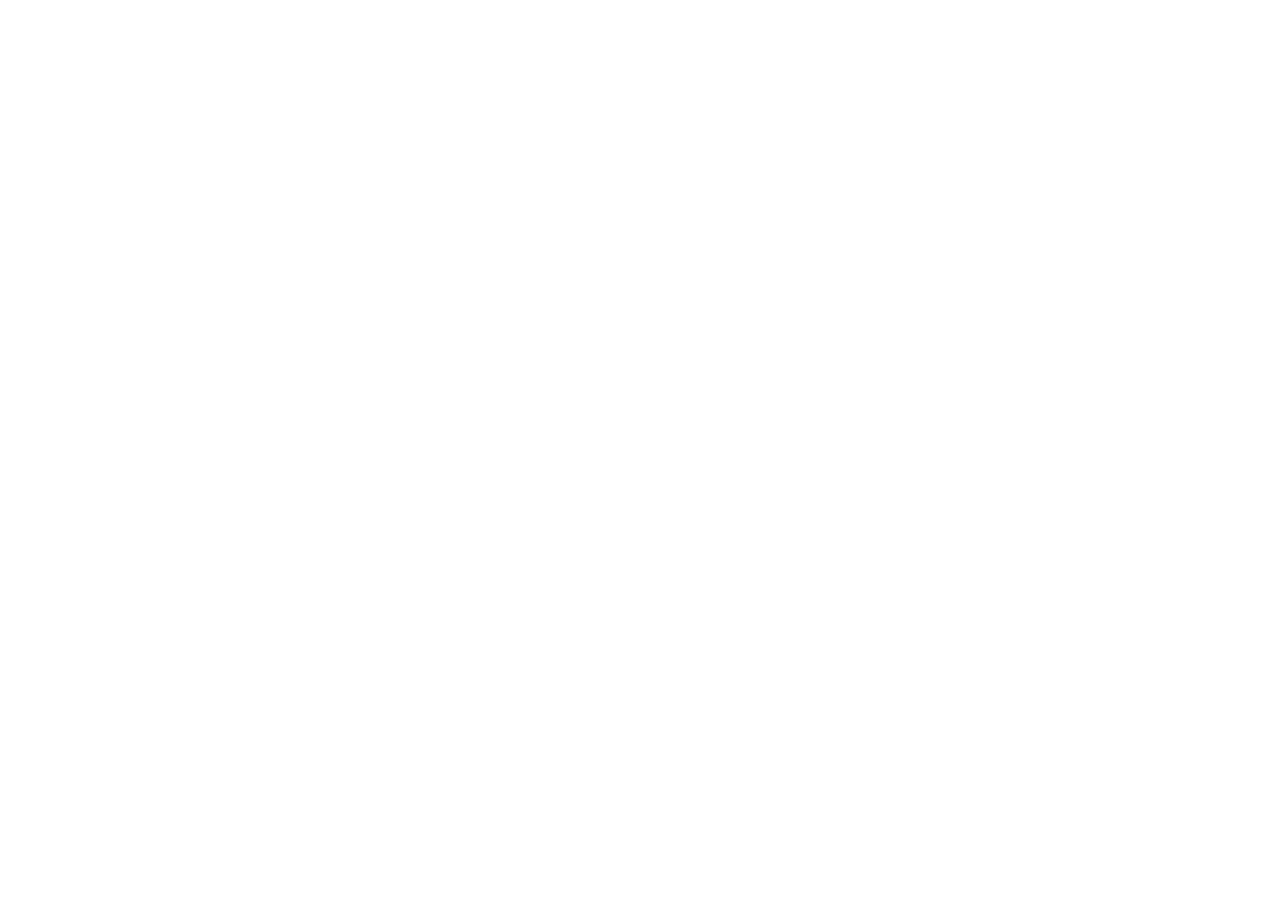
==== index.html @ 8c375cbf "完成了登录和注册功能的开发" ====
<!DOCTYPE html>
<html lang="en">
<head>
    <meta charset="UTF-8">
    <meta http-equiv="X-UA-Compatible" content="IE=edge">
    <meta name="viewport" content="width=device-width, initial-scale=1.0">
    <title>Document</title>
</head>
<body>
    
</body>
</html>
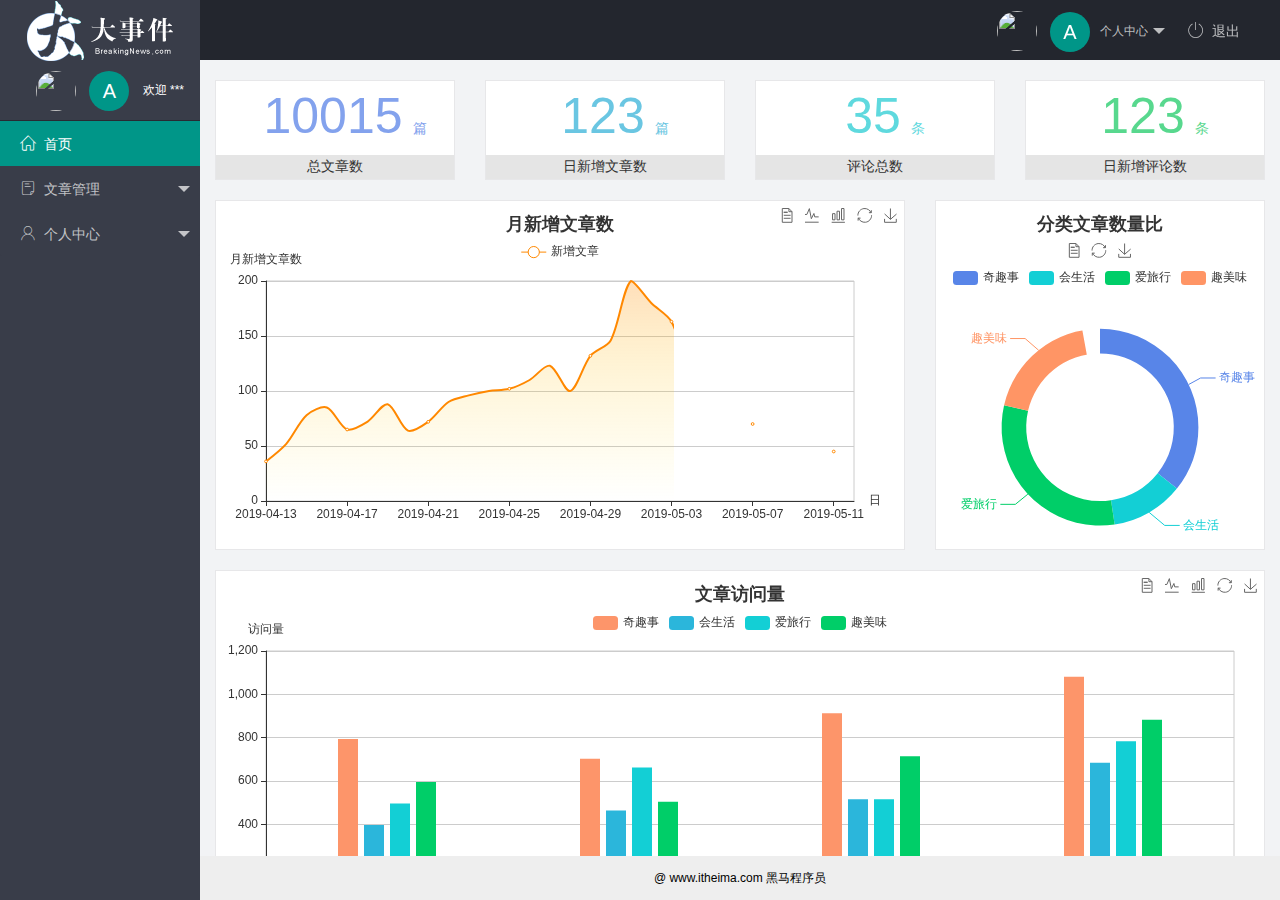
==== commit ba677fc7: "完成了主页功能的开发" ====
--- a/index.html
+++ b/index.html
@@ -1,12 +1,108 @@
 <!DOCTYPE html>
 <html lang="en">
+
 <head>
-    <meta charset="UTF-8">
-    <meta http-equiv="X-UA-Compatible" content="IE=edge">
-    <meta name="viewport" content="width=device-width, initial-scale=1.0">
-    <title>Document</title>
+  <meta charset="UTF-8">
+  <meta http-equiv="X-UA-Compatible" content="IE=edge">
+  <meta name="viewport" content="width=device-width, initial-scale=1.0">
+  <title>后台主页</title>
+  <link rel="stylesheet" href="/assets/lib/layui/css/layui.css" />
+  <link rel="stylesheet" href="/assets/fonts/iconfont.css">
+  <link rel="stylesheet" href="/assets/css/index.css">
+
 </head>
+
 <body>
-    
+  <div class="layui-layout layui-layout-admin">
+
+    <div class="layui-header">
+      <div class="layui-logo layui-hide-xs layui-bg-black">
+        <img src="/assets/images/logo.png" alt="" />
+      </div>
+      <!-- 头部区域（可配合layui 已有的水平导航） -->
+      <ul class="layui-nav layui-layout-right">
+        <li class="layui-nav-item layui-hide layui-show-md-inline-block">
+          <a href="javascript:;" class="userinfo">
+            <img src="//tva1.sinaimg.cn/crop.0.0.118.118.180/5db11ff4gw1e77d3nqrv8j203b03cweg.jpg" class="layui-nav-img">
+            <span class="text-avatar">A</span>个人中心
+          </a>
+          <dl class="layui-nav-child">
+            <dd><a href="">基本资料</a></dd>
+            <dd><a href="">个人头像</a></dd>
+            <dd><a href="">更换密码</a></dd>
+          </dl>
+        </li>
+        <li class="layui-nav-item" lay-header-event="menuRight" lay-unselect>
+          <a href="javascript:;" id="btnLogout">
+            <span class="iconfont icon-tuichu"></span>退出
+          </a>
+        </li>
+      </ul>
+    </div>
+
+    <div class="layui-side layui-bg-black">
+      <div class="layui-side-scroll">
+        <div class="userinfo">
+          <img src="//tva1.sinaimg.cn/crop.0.0.118.118.180/5db11ff4gw1e77d3nqrv8j203b03cweg.jpg" class="layui-nav-img">
+          <span class="text-avatar">A</span>
+          <span class="welcome">欢迎 ***</span>
+        </div>
+        <!-- 左侧导航区域（可配合layui已有的垂直导航） -->
+        <ul class="layui-nav layui-nav-tree" lay-shrink="all">
+          <li class="layui-nav-item layui-this">
+            <a href="/home/dashboard.html" target="fm"><span class="iconfont icon-home"></span>首页</a>
+          </li>
+          <li class="layui-nav-item">
+            <a class="" href="javascript:;"><span class="iconfont icon-16"></span>文章管理</a>
+            <dl class="layui-nav-child">
+              <dd>
+                <a href="javascript:;"><i class="layui-icon layui-icon-app"></i>文章类别</a>
+              </dd>
+              <dd>
+                <a href="javascript:;"><i class="layui-icon layui-icon-app"></i>文章列表</a>
+              </dd>
+              <dd>
+                <a href="javascript:;"><i class="layui-icon layui-icon-app"></i>发表文章</a>
+              </dd>
+            </dl>
+          </li>
+          <li class="layui-nav-item">
+            <a class="" href="javascript:;"><span class="iconfont icon-user"></span>个人中心</a>
+            <dl class="layui-nav-child">
+              <dd>
+                <a href="javascript:;"><i class="layui-icon layui-icon-app"></i>基本资料</a>
+              </dd>
+              <dd>
+                <a href="javascript:;"><i class="layui-icon layui-icon-app"></i>更换头像</a>
+              </dd>
+              <dd>
+                <a href="javascript:;"><i class="layui-icon layui-icon-app"></i>重置密码</a>
+              </dd>
+            </dl>
+          </li>
+        </ul>
+      </div>
+    </div>
+
+    <div class="layui-body">
+      <!-- 内容主体区域 -->
+      <iframe name="fm" src="/home/dashboard.html" frameborder="0"></iframe>
+    </div>
+
+    <div class="layui-footer">
+      <!-- 底部固定区域 -->
+      @ www.itheima.com 黑马程序员
+    </div>
+
+  </div>
+  <!-- 导入layui的JS文件 -->
+  <script src="/assets/lib/layui/layui.all.js"></script>
+  <!-- 导入jQuery -->
+  <script src="/assets/lib/jquery.js"></script>
+  <!-- 导入自己封装的baseAPI.js文件 -->
+  <script src="/assets/js/baseAPI.js"></script>
+  <!-- 导入自己的js文件 -->
+  <script src="/assets/js/index.js"></script>
 </body>
+
 </html>--- a/assets/lib/layui/css/layui.css
+++ b/assets/lib/layui/css/layui.css
@@ -0,0 +1,2 @@
+/** layui-v2.5.5 MIT License By https://www.layui.com */
+ .layui-inline,img{display:inline-block;vertical-align:middle}h1,h2,h3,h4,h5,h6{font-weight:400}.layui-edge,.layui-header,.layui-inline,.layui-main{position:relative}.layui-body,.layui-edge,.layui-elip{overflow:hidden}.layui-btn,.layui-edge,.layui-inline,img{vertical-align:middle}.layui-btn,.layui-disabled,.layui-icon,.layui-unselect{-moz-user-select:none;-webkit-user-select:none;-ms-user-select:none}.layui-elip,.layui-form-checkbox span,.layui-form-pane .layui-form-label{text-overflow:ellipsis;white-space:nowrap}.layui-breadcrumb,.layui-tree-btnGroup{visibility:hidden}blockquote,body,button,dd,div,dl,dt,form,h1,h2,h3,h4,h5,h6,input,li,ol,p,pre,td,textarea,th,ul{margin:0;padding:0;-webkit-tap-highlight-color:rgba(0,0,0,0)}a:active,a:hover{outline:0}img{border:none}li{list-style:none}table{border-collapse:collapse;border-spacing:0}h4,h5,h6{font-size:100%}button,input,optgroup,option,select,textarea{font-family:inherit;font-size:inherit;font-style:inherit;font-weight:inherit;outline:0}pre{white-space:pre-wrap;white-space:-moz-pre-wrap;white-space:-pre-wrap;white-space:-o-pre-wrap;word-wrap:break-word}body{line-height:24px;font:14px Helvetica Neue,Helvetica,PingFang SC,Tahoma,Arial,sans-serif}hr{height:1px;margin:10px 0;border:0;clear:both}a{color:#333;text-decoration:none}a:hover{color:#777}a cite{font-style:normal;*cursor:pointer}.layui-border-box,.layui-border-box *{box-sizing:border-box}.layui-box,.layui-box *{box-sizing:content-box}.layui-clear{clear:both;*zoom:1}.layui-clear:after{content:'\20';clear:both;*zoom:1;display:block;height:0}.layui-inline{*display:inline;*zoom:1}.layui-edge{display:inline-block;width:0;height:0;border-width:6px;border-style:dashed;border-color:transparent}.layui-edge-top{top:-4px;border-bottom-color:#999;border-bottom-style:solid}.layui-edge-right{border-left-color:#999;border-left-style:solid}.layui-edge-bottom{top:2px;border-top-color:#999;border-top-style:solid}.layui-edge-left{border-right-color:#999;border-right-style:solid}.layui-disabled,.layui-disabled:hover{color:#d2d2d2!important;cursor:not-allowed!important}.layui-circle{border-radius:100%}.layui-show{display:block!important}.layui-hide{display:none!important}@font-face{font-family:layui-icon;src:url(../font/iconfont.eot?v=250);src:url(../font/iconfont.eot?v=250#iefix) format('embedded-opentype'),url(../font/iconfont.woff2?v=250) format('woff2'),url(../font/iconfont.woff?v=250) format('woff'),url(../font/iconfont.ttf?v=250) format('truetype'),url(../font/iconfont.svg?v=250#layui-icon) format('svg')}.layui-icon{font-family:layui-icon!important;font-size:16px;font-style:normal;-webkit-font-smoothing:antialiased;-moz-osx-font-smoothing:grayscale}.layui-icon-reply-fill:before{content:"\e611"}.layui-icon-set-fill:before{content:"\e614"}.layui-icon-menu-fill:before{content:"\e60f"}.layui-icon-search:before{content:"\e615"}.layui-icon-share:before{content:"\e641"}.layui-icon-set-sm:before{content:"\e620"}.layui-icon-engine:before{content:"\e628"}.layui-icon-close:before{content:"\1006"}.layui-icon-close-fill:before{content:"\1007"}.layui-icon-chart-screen:before{content:"\e629"}.layui-icon-star:before{content:"\e600"}.layui-icon-circle-dot:before{content:"\e617"}.layui-icon-chat:before{content:"\e606"}.layui-icon-release:before{content:"\e609"}.layui-icon-list:before{content:"\e60a"}.layui-icon-chart:before{content:"\e62c"}.layui-icon-ok-circle:before{content:"\1005"}.layui-icon-layim-theme:before{content:"\e61b"}.layui-icon-table:before{content:"\e62d"}.layui-icon-right:before{content:"\e602"}.layui-icon-left:before{content:"\e603"}.layui-icon-cart-simple:before{content:"\e698"}.layui-icon-face-cry:before{content:"\e69c"}.layui-icon-face-smile:before{content:"\e6af"}.layui-icon-survey:before{content:"\e6b2"}.layui-icon-tree:before{content:"\e62e"}.layui-icon-upload-circle:before{content:"\e62f"}.layui-icon-add-circle:before{content:"\e61f"}.layui-icon-download-circle:before{content:"\e601"}.layui-icon-templeate-1:before{content:"\e630"}.layui-icon-util:before{content:"\e631"}.layui-icon-face-surprised:before{content:"\e664"}.layui-icon-edit:before{content:"\e642"}.layui-icon-speaker:before{content:"\e645"}.layui-icon-down:before{content:"\e61a"}.layui-icon-file:before{content:"\e621"}.layui-icon-layouts:before{content:"\e632"}.layui-icon-rate-half:before{content:"\e6c9"}.layui-icon-add-circle-fine:before{content:"\e608"}.layui-icon-prev-circle:before{content:"\e633"}.layui-icon-read:before{content:"\e705"}.layui-icon-404:before{content:"\e61c"}.layui-icon-carousel:before{content:"\e634"}.layui-icon-help:before{content:"\e607"}.layui-icon-code-circle:before{content:"\e635"}.layui-icon-water:before{content:"\e636"}.layui-icon-username:before{content:"\e66f"}.layui-icon-find-fill:before{content:"\e670"}.layui-icon-about:before{content:"\e60b"}.layui-icon-location:before{content:"\e715"}.layui-icon-up:before{content:"\e619"}.layui-icon-pause:before{content:"\e651"}.layui-icon-date:before{content:"\e637"}.layui-icon-layim-uploadfile:before{content:"\e61d"}.layui-icon-delete:before{content:"\e640"}.layui-icon-play:before{content:"\e652"}.layui-icon-top:before{content:"\e604"}.layui-icon-friends:before{content:"\e612"}.layui-icon-refresh-3:before{content:"\e9aa"}.layui-icon-ok:before{content:"\e605"}.layui-icon-layer:before{content:"\e638"}.layui-icon-face-smile-fine:before{content:"\e60c"}.layui-icon-dollar:before{content:"\e659"}.layui-icon-group:before{content:"\e613"}.layui-icon-layim-download:before{content:"\e61e"}.layui-icon-picture-fine:before{content:"\e60d"}.layui-icon-link:before{content:"\e64c"}.layui-icon-diamond:before{content:"\e735"}.layui-icon-log:before{content:"\e60e"}.layui-icon-rate-solid:before{content:"\e67a"}.layui-icon-fonts-del:before{content:"\e64f"}.layui-icon-unlink:before{content:"\e64d"}.layui-icon-fonts-clear:before{content:"\e639"}.layui-icon-triangle-r:before{content:"\e623"}.layui-icon-circle:before{content:"\e63f"}.layui-icon-radio:before{content:"\e643"}.layui-icon-align-center:before{content:"\e647"}.layui-icon-align-right:before{content:"\e648"}.layui-icon-align-left:before{content:"\e649"}.layui-icon-loading-1:before{content:"\e63e"}.layui-icon-return:before{content:"\e65c"}.layui-icon-fonts-strong:before{content:"\e62b"}.layui-icon-upload:before{content:"\e67c"}.layui-icon-dialogue:before{content:"\e63a"}.layui-icon-video:before{content:"\e6ed"}.layui-icon-headset:before{content:"\e6fc"}.layui-icon-cellphone-fine:before{content:"\e63b"}.layui-icon-add-1:before{content:"\e654"}.layui-icon-face-smile-b:before{content:"\e650"}.layui-icon-fonts-html:before{content:"\e64b"}.layui-icon-form:before{content:"\e63c"}.layui-icon-cart:before{content:"\e657"}.layui-icon-camera-fill:before{content:"\e65d"}.layui-icon-tabs:before{content:"\e62a"}.layui-icon-fonts-code:before{content:"\e64e"}.layui-icon-fire:before{content:"\e756"}.layui-icon-set:before{content:"\e716"}.layui-icon-fonts-u:before{content:"\e646"}.layui-icon-triangle-d:before{content:"\e625"}.layui-icon-tips:before{content:"\e702"}.layui-icon-picture:before{content:"\e64a"}.layui-icon-more-vertical:before{content:"\e671"}.layui-icon-flag:before{content:"\e66c"}.layui-icon-loading:before{content:"\e63d"}.layui-icon-fonts-i:before{content:"\e644"}.layui-icon-refresh-1:before{content:"\e666"}.layui-icon-rmb:before{content:"\e65e"}.layui-icon-home:before{content:"\e68e"}.layui-icon-user:before{content:"\e770"}.layui-icon-notice:before{content:"\e667"}.layui-icon-login-weibo:before{content:"\e675"}.layui-icon-voice:before{content:"\e688"}.layui-icon-upload-drag:before{content:"\e681"}.layui-icon-login-qq:before{content:"\e676"}.layui-icon-snowflake:before{content:"\e6b1"}.layui-icon-file-b:before{content:"\e655"}.layui-icon-template:before{content:"\e663"}.layui-icon-auz:before{content:"\e672"}.layui-icon-console:before{content:"\e665"}.layui-icon-app:before{content:"\e653"}.layui-icon-prev:before{content:"\e65a"}.layui-icon-website:before{content:"\e7ae"}.layui-icon-next:before{content:"\e65b"}.layui-icon-component:before{content:"\e857"}.layui-icon-more:before{content:"\e65f"}.layui-icon-login-wechat:before{content:"\e677"}.layui-icon-shrink-right:before{content:"\e668"}.layui-icon-spread-left:before{content:"\e66b"}.layui-icon-camera:before{content:"\e660"}.layui-icon-note:before{content:"\e66e"}.layui-icon-refresh:before{content:"\e669"}.layui-icon-female:before{content:"\e661"}.layui-icon-male:before{content:"\e662"}.layui-icon-password:before{content:"\e673"}.layui-icon-senior:before{content:"\e674"}.layui-icon-theme:before{content:"\e66a"}.layui-icon-tread:before{content:"\e6c5"}.layui-icon-praise:before{content:"\e6c6"}.layui-icon-star-fill:before{content:"\e658"}.layui-icon-rate:before{content:"\e67b"}.layui-icon-template-1:before{content:"\e656"}.layui-icon-vercode:before{content:"\e679"}.layui-icon-cellphone:before{content:"\e678"}.layui-icon-screen-full:before{content:"\e622"}.layui-icon-screen-restore:before{content:"\e758"}.layui-icon-cols:before{content:"\e610"}.layui-icon-export:before{content:"\e67d"}.layui-icon-print:before{content:"\e66d"}.layui-icon-slider:before{content:"\e714"}.layui-icon-addition:before{content:"\e624"}.layui-icon-subtraction:before{content:"\e67e"}.layui-icon-service:before{content:"\e626"}.layui-icon-transfer:before{content:"\e691"}.layui-main{width:1140px;margin:0 auto}.layui-header{z-index:1000;height:60px}.layui-header a:hover{transition:all .5s;-webkit-transition:all .5s}.layui-side{position:fixed;left:0;top:0;bottom:0;z-index:999;width:200px;overflow-x:hidden}.layui-side-scroll{position:relative;width:220px;height:100%;overflow-x:hidden}.layui-body{position:absolute;left:200px;right:0;top:0;bottom:0;z-index:998;width:auto;overflow-y:auto;box-sizing:border-box}.layui-layout-body{overflow:hidden}.layui-layout-admin .layui-header{background-color:#23262E}.layui-layout-admin .layui-side{top:60px;width:200px;overflow-x:hidden}.layui-layout-admin .layui-body{position:fixed;top:60px;bottom:44px}.layui-layout-admin .layui-main{width:auto;margin:0 15px}.layui-layout-admin .layui-footer{position:fixed;left:200px;right:0;bottom:0;height:44px;line-height:44px;padding:0 15px;background-color:#eee}.layui-layout-admin .layui-logo{position:absolute;left:0;top:0;width:200px;height:100%;line-height:60px;text-align:center;color:#009688;font-size:16px}.layui-layout-admin .layui-header .layui-nav{background:0 0}.layui-layout-left{position:absolute!important;left:200px;top:0}.layui-layout-right{position:absolute!important;right:0;top:0}.layui-container{position:relative;margin:0 auto;padding:0 15px;box-sizing:border-box}.layui-fluid{position:relative;margin:0 auto;padding:0 15px}.layui-row:after,.layui-row:before{content:'';display:block;clear:both}.layui-col-lg1,.layui-col-lg10,.layui-col-lg11,.layui-col-lg12,.layui-col-lg2,.layui-col-lg3,.layui-col-lg4,.layui-col-lg5,.layui-col-lg6,.layui-col-lg7,.layui-col-lg8,.layui-col-lg9,.layui-col-md1,.layui-col-md10,.layui-col-md11,.layui-col-md12,.layui-col-md2,.layui-col-md3,.layui-col-md4,.layui-col-md5,.layui-col-md6,.layui-col-md7,.layui-col-md8,.layui-col-md9,.layui-col-sm1,.layui-col-sm10,.layui-col-sm11,.layui-col-sm12,.layui-col-sm2,.layui-col-sm3,.layui-col-sm4,.layui-col-sm5,.layui-col-sm6,.layui-col-sm7,.layui-col-sm8,.layui-col-sm9,.layui-col-xs1,.layui-col-xs10,.layui-col-xs11,.layui-col-xs12,.layui-col-xs2,.layui-col-xs3,.layui-col-xs4,.layui-col-xs5,.layui-col-xs6,.layui-col-xs7,.layui-col-xs8,.layui-col-xs9{position:relative;display:block;box-sizing:border-box}.layui-col-xs1,.layui-col-xs10,.layui-col-xs11,.layui-col-xs12,.layui-col-xs2,.layui-col-xs3,.layui-col-xs4,.layui-col-xs5,.layui-col-xs6,.layui-col-xs7,.layui-col-xs8,.layui-col-xs9{float:left}.layui-col-xs1{width:8.33333333%}.layui-col-xs2{width:16.66666667%}.layui-col-xs3{width:25%}.layui-col-xs4{width:33.33333333%}.layui-col-xs5{width:41.66666667%}.layui-col-xs6{width:50%}.layui-col-xs7{width:58.33333333%}.layui-col-xs8{width:66.66666667%}.layui-col-xs9{width:75%}.layui-col-xs10{width:83.33333333%}.layui-col-xs11{width:91.66666667%}.layui-col-xs12{width:100%}.layui-col-xs-offset1{margin-left:8.33333333%}.layui-col-xs-offset2{margin-left:16.66666667%}.layui-col-xs-offset3{margin-left:25%}.layui-col-xs-offset4{margin-left:33.33333333%}.layui-col-xs-offset5{margin-left:41.66666667%}.layui-col-xs-offset6{margin-left:50%}.layui-col-xs-offset7{margin-left:58.33333333%}.layui-col-xs-offset8{margin-left:66.66666667%}.layui-col-xs-offset9{margin-left:75%}.layui-col-xs-offset10{margin-left:83.33333333%}.layui-col-xs-offset11{margin-left:91.66666667%}.layui-col-xs-offset12{margin-left:100%}@media screen and (max-width:768px){.layui-hide-xs{display:none!important}.layui-show-xs-block{display:block!important}.layui-show-xs-inline{display:inline!important}.layui-show-xs-inline-block{display:inline-block!important}}@media screen and (min-width:768px){.layui-container{width:750px}.layui-hide-sm{display:none!important}.layui-show-sm-block{display:block!important}.layui-show-sm-inline{display:inline!important}.layui-show-sm-inline-block{display:inline-block!important}.layui-col-sm1,.layui-col-sm10,.layui-col-sm11,.layui-col-sm12,.layui-col-sm2,.layui-col-sm3,.layui-col-sm4,.layui-col-sm5,.layui-col-sm6,.layui-col-sm7,.layui-col-sm8,.layui-col-sm9{float:left}.layui-col-sm1{width:8.33333333%}.layui-col-sm2{width:16.66666667%}.layui-col-sm3{width:25%}.layui-col-sm4{width:33.33333333%}.layui-col-sm5{width:41.66666667%}.layui-col-sm6{width:50%}.layui-col-sm7{width:58.33333333%}.layui-col-sm8{width:66.66666667%}.layui-col-sm9{width:75%}.layui-col-sm10{width:83.33333333%}.layui-col-sm11{width:91.66666667%}.layui-col-sm12{width:100%}.layui-col-sm-offset1{margin-left:8.33333333%}.layui-col-sm-offset2{margin-left:16.66666667%}.layui-col-sm-offset3{margin-left:25%}.layui-col-sm-offset4{margin-left:33.33333333%}.layui-col-sm-offset5{margin-left:41.66666667%}.layui-col-sm-offset6{margin-left:50%}.layui-col-sm-offset7{margin-left:58.33333333%}.layui-col-sm-offset8{margin-left:66.66666667%}.layui-col-sm-offset9{margin-left:75%}.layui-col-sm-offset10{margin-left:83.33333333%}.layui-col-sm-offset11{margin-left:91.66666667%}.layui-col-sm-offset12{margin-left:100%}}@media screen and (min-width:992px){.layui-container{width:970px}.layui-hide-md{display:none!important}.layui-show-md-block{display:block!important}.layui-show-md-inline{display:inline!important}.layui-show-md-inline-block{display:inline-block!important}.layui-col-md1,.layui-col-md10,.layui-col-md11,.layui-col-md12,.layui-col-md2,.layui-col-md3,.layui-col-md4,.layui-col-md5,.layui-col-md6,.layui-col-md7,.layui-col-md8,.layui-col-md9{float:left}.layui-col-md1{width:8.33333333%}.layui-col-md2{width:16.66666667%}.layui-col-md3{width:25%}.layui-col-md4{width:33.33333333%}.layui-col-md5{width:41.66666667%}.layui-col-md6{width:50%}.layui-col-md7{width:58.33333333%}.layui-col-md8{width:66.66666667%}.layui-col-md9{width:75%}.layui-col-md10{width:83.33333333%}.layui-col-md11{width:91.66666667%}.layui-col-md12{width:100%}.layui-col-md-offset1{margin-left:8.33333333%}.layui-col-md-offset2{margin-left:16.66666667%}.layui-col-md-offset3{margin-left:25%}.layui-col-md-offset4{margin-left:33.33333333%}.layui-col-md-offset5{margin-left:41.66666667%}.layui-col-md-offset6{margin-left:50%}.layui-col-md-offset7{margin-left:58.33333333%}.layui-col-md-offset8{margin-left:66.66666667%}.layui-col-md-offset9{margin-left:75%}.layui-col-md-offset10{margin-left:83.33333333%}.layui-col-md-offset11{margin-left:91.66666667%}.layui-col-md-offset12{margin-left:100%}}@media screen and (min-width:1200px){.layui-container{width:1170px}.layui-hide-lg{display:none!important}.layui-show-lg-block{display:block!important}.layui-show-lg-inline{display:inline!important}.layui-show-lg-inline-block{display:inline-block!important}.layui-col-lg1,.layui-col-lg10,.layui-col-lg11,.layui-col-lg12,.layui-col-lg2,.layui-col-lg3,.layui-col-lg4,.layui-col-lg5,.layui-col-lg6,.layui-col-lg7,.layui-col-lg8,.layui-col-lg9{float:left}.layui-col-lg1{width:8.33333333%}.layui-col-lg2{width:16.66666667%}.layui-col-lg3{width:25%}.layui-col-lg4{width:33.33333333%}.layui-col-lg5{width:41.66666667%}.layui-col-lg6{width:50%}.layui-col-lg7{width:58.33333333%}.layui-col-lg8{width:66.66666667%}.layui-col-lg9{width:75%}.layui-col-lg10{width:83.33333333%}.layui-col-lg11{width:91.66666667%}.layui-col-lg12{width:100%}.layui-col-lg-offset1{margin-left:8.33333333%}.layui-col-lg-offset2{margin-left:16.66666667%}.layui-col-lg-offset3{margin-left:25%}.layui-col-lg-offset4{margin-left:33.33333333%}.layui-col-lg-offset5{margin-left:41.66666667%}.layui-col-lg-offset6{margin-left:50%}.layui-col-lg-offset7{margin-left:58.33333333%}.layui-col-lg-offset8{margin-left:66.66666667%}.layui-col-lg-offset9{margin-left:75%}.layui-col-lg-offset10{margin-left:83.33333333%}.layui-col-lg-offset11{margin-left:91.66666667%}.layui-col-lg-offset12{margin-left:100%}}.layui-col-space1{margin:-.5px}.layui-col-space1>*{padding:.5px}.layui-col-space3{margin:-1.5px}.layui-col-space3>*{padding:1.5px}.layui-col-space5{margin:-2.5px}.layui-col-space5>*{padding:2.5px}.layui-col-space8{margin:-3.5px}.layui-col-space8>*{padding:3.5px}.layui-col-space10{margin:-5px}.layui-col-space10>*{padding:5px}.layui-col-space12{margin:-6px}.layui-col-space12>*{padding:6px}.layui-col-space15{margin:-7.5px}.layui-col-space15>*{padding:7.5px}.layui-col-space18{margin:-9px}.layui-col-space18>*{padding:9px}.layui-col-space20{margin:-10px}.layui-col-space20>*{padding:10px}.layui-col-space22{margin:-11px}.layui-col-space22>*{padding:11px}.layui-col-space25{margin:-12.5px}.layui-col-space25>*{padding:12.5px}.layui-col-space30{margin:-15px}.layui-col-space30>*{padding:15px}.layui-btn,.layui-input,.layui-select,.layui-textarea,.layui-upload-button{outline:0;-webkit-appearance:none;transition:all .3s;-webkit-transition:all .3s;box-sizing:border-box}.layui-elem-quote{margin-bottom:10px;padding:15px;line-height:22px;border-left:5px solid #009688;border-radius:0 2px 2px 0;background-color:#f2f2f2}.layui-quote-nm{border-style:solid;border-width:1px 1px 1px 5px;background:0 0}.layui-elem-field{margin-bottom:10px;padding:0;border-width:1px;border-style:solid}.layui-elem-field legend{margin-left:20px;padding:0 10px;font-size:20px;font-weight:300}.layui-field-title{margin:10px 0 20px;border-width:1px 0 0}.layui-field-box{padding:10px 15px}.layui-field-title .layui-field-box{padding:10px 0}.layui-progress{position:relative;height:6px;border-radius:20px;background-color:#e2e2e2}.layui-progress-bar{position:absolute;left:0;top:0;width:0;max-width:100%;height:6px;border-radius:20px;text-align:right;background-color:#5FB878;transition:all .3s;-webkit-transition:all .3s}.layui-progress-big,.layui-progress-big .layui-progress-bar{height:18px;line-height:18px}.layui-progress-text{position:relative;top:-20px;line-height:18px;font-size:12px;color:#666}.layui-progress-big .layui-progress-text{position:static;padding:0 10px;color:#fff}.layui-collapse{border-width:1px;border-style:solid;border-radius:2px}.layui-colla-content,.layui-colla-item{border-top-width:1px;border-top-style:solid}.layui-colla-item:first-child{border-top:none}.layui-colla-title{position:relative;height:42px;line-height:42px;padding:0 15px 0 35px;color:#333;background-color:#f2f2f2;cursor:pointer;font-size:14px;overflow:hidden}.layui-colla-content{display:none;padding:10px 15px;line-height:22px;color:#666}.layui-colla-icon{position:absolute;left:15px;top:0;font-size:14px}.layui-card{margin-bottom:15px;border-radius:2px;background-color:#fff;box-shadow:0 1px 2px 0 rgba(0,0,0,.05)}.layui-card:last-child{margin-bottom:0}.layui-card-header{position:relative;height:42px;line-height:42px;padding:0 15px;border-bottom:1px solid #f6f6f6;color:#333;border-radius:2px 2px 0 0;font-size:14px}.layui-bg-black,.layui-bg-blue,.layui-bg-cyan,.layui-bg-green,.layui-bg-orange,.layui-bg-red{color:#fff!important}.layui-card-body{position:relative;padding:10px 15px;line-height:24px}.layui-card-body[pad15]{padding:15px}.layui-card-body[pad20]{padding:20px}.layui-card-body .layui-table{margin:5px 0}.layui-card .layui-tab{margin:0}.layui-panel-window{position:relative;padding:15px;border-radius:0;border-top:5px solid #E6E6E6;background-color:#fff}.layui-auxiliar-moving{position:fixed;left:0;right:0;top:0;bottom:0;width:100%;height:100%;background:0 0;z-index:9999999999}.layui-form-label,.layui-form-mid,.layui-form-select,.layui-input-block,.layui-input-inline,.layui-textarea{position:relative}.layui-bg-red{background-color:#FF5722!important}.layui-bg-orange{background-color:#FFB800!important}.layui-bg-green{background-color:#009688!important}.layui-bg-cyan{background-color:#2F4056!important}.layui-bg-blue{background-color:#1E9FFF!important}.layui-bg-black{background-color:#393D49!important}.layui-bg-gray{background-color:#eee!important;color:#666!important}.layui-badge-rim,.layui-colla-content,.layui-colla-item,.layui-collapse,.layui-elem-field,.layui-form-pane .layui-form-item[pane],.layui-form-pane .layui-form-label,.layui-input,.layui-layedit,.layui-layedit-tool,.layui-quote-nm,.layui-select,.layui-tab-bar,.layui-tab-card,.layui-tab-title,.layui-tab-title .layui-this:after,.layui-textarea{border-color:#e6e6e6}.layui-timeline-item:before,hr{background-color:#e6e6e6}.layui-text{line-height:22px;font-size:14px;color:#666}.layui-text h1,.layui-text h2,.layui-text h3{font-weight:500;color:#333}.layui-text h1{font-size:30px}.layui-text h2{font-size:24px}.layui-text h3{font-size:18px}.layui-text a:not(.layui-btn){color:#01AAED}.layui-text a:not(.layui-btn):hover{text-decoration:underline}.layui-text ul{padding:5px 0 5px 15px}.layui-text ul li{margin-top:5px;list-style-type:disc}.layui-text em,.layui-word-aux{color:#999!important;padding:0 5px!important}.layui-btn{display:inline-block;height:38px;line-height:38px;padding:0 18px;background-color:#009688;color:#fff;white-space:nowrap;text-align:center;font-size:14px;border:none;border-radius:2px;cursor:pointer}.layui-btn:hover{opacity:.8;filter:alpha(opacity=80);color:#fff}.layui-btn:active{opacity:1;filter:alpha(opacity=100)}.layui-btn+.layui-btn{margin-left:10px}.layui-btn-container{font-size:0}.layui-btn-container .layui-btn{margin-right:10px;margin-bottom:10px}.layui-btn-container .layui-btn+.layui-btn{margin-left:0}.layui-table .layui-btn-container .layui-btn{margin-bottom:9px}.layui-btn-radius{border-radius:100px}.layui-btn .layui-icon{margin-right:3px;font-size:18px;vertical-align:bottom;vertical-align:middle\9}.layui-btn-primary{border:1px solid #C9C9C9;background-color:#fff;color:#555}.layui-btn-primary:hover{border-color:#009688;color:#333}.layui-btn-normal{background-color:#1E9FFF}.layui-btn-warm{background-color:#FFB800}.layui-btn-danger{background-color:#FF5722}.layui-btn-checked{background-color:#5FB878}.layui-btn-disabled,.layui-btn-disabled:active,.layui-btn-disabled:hover{border:1px solid #e6e6e6;background-color:#FBFBFB;color:#C9C9C9;cursor:not-allowed;opacity:1}.layui-btn-lg{height:44px;line-height:44px;padding:0 25px;font-size:16px}.layui-btn-sm{height:30px;line-height:30px;padding:0 10px;font-size:12px}.layui-btn-sm i{font-size:16px!important}.layui-btn-xs{height:22px;line-height:22px;padding:0 5px;font-size:12px}.layui-btn-xs i{font-size:14px!important}.layui-btn-group{display:inline-block;vertical-align:middle;font-size:0}.layui-btn-group .layui-btn{margin-left:0!important;margin-right:0!important;border-left:1px solid rgba(255,255,255,.5);border-radius:0}.layui-btn-group .layui-btn-primary{border-left:none}.layui-btn-group .layui-btn-primary:hover{border-color:#C9C9C9;color:#009688}.layui-btn-group .layui-btn:first-child{border-left:none;border-radius:2px 0 0 2px}.layui-btn-group .layui-btn-primary:first-child{border-left:1px solid #c9c9c9}.layui-btn-group .layui-btn:last-child{border-radius:0 2px 2px 0}.layui-btn-group .layui-btn+.layui-btn{margin-left:0}.layui-btn-group+.layui-btn-group{margin-left:10px}.layui-btn-fluid{width:100%}.layui-input,.layui-select,.layui-textarea{height:38px;line-height:1.3;line-height:38px\9;border-width:1px;border-style:solid;background-color:#fff;border-radius:2px}.layui-input::-webkit-input-placeholder,.layui-select::-webkit-input-placeholder,.layui-textarea::-webkit-input-placeholder{line-height:1.3}.layui-input,.layui-textarea{display:block;width:100%;padding-left:10px}.layui-input:hover,.layui-textarea:hover{border-color:#D2D2D2!important}.layui-input:focus,.layui-textarea:focus{border-color:#C9C9C9!important}.layui-textarea{min-height:100px;height:auto;line-height:20px;padding:6px 10px;resize:vertical}.layui-select{padding:0 10px}.layui-form input[type=checkbox],.layui-form input[type=radio],.layui-form select{display:none}.layui-form [lay-ignore]{display:initial}.layui-form-item{margin-bottom:15px;clear:both;*zoom:1}.layui-form-item:after{content:'\20';clear:both;*zoom:1;display:block;height:0}.layui-form-label{float:left;display:block;padding:9px 15px;width:80px;font-weight:400;line-height:20px;text-align:right}.layui-form-label-col{display:block;float:none;padding:9px 0;line-height:20px;text-align:left}.layui-form-item .layui-inline{margin-bottom:5px;margin-right:10px}.layui-input-block{margin-left:110px;min-height:36px}.layui-input-inline{display:inline-block;vertical-align:middle}.layui-form-item .layui-input-inline{float:left;width:190px;margin-right:10px}.layui-form-text .layui-input-inline{width:auto}.layui-form-mid{float:left;display:block;padding:9px 0!important;line-height:20px;margin-right:10px}.layui-form-danger+.layui-form-select .layui-input,.layui-form-danger:focus{border-color:#FF5722!important}.layui-form-select .layui-input{padding-right:30px;cursor:pointer}.layui-form-select .layui-edge{position:absolute;right:10px;top:50%;margin-top:-3px;cursor:pointer;border-width:6px;border-top-color:#c2c2c2;border-top-style:solid;transition:all .3s;-webkit-transition:all .3s}.layui-form-select dl{display:none;position:absolute;left:0;top:42px;padding:5px 0;z-index:899;min-width:100%;border:1px solid #d2d2d2;max-height:300px;overflow-y:auto;background-color:#fff;border-radius:2px;box-shadow:0 2px 4px rgba(0,0,0,.12);box-sizing:border-box}.layui-form-select dl dd,.layui-form-select dl dt{padding:0 10px;line-height:36px;white-space:nowrap;overflow:hidden;text-overflow:ellipsis}.layui-form-select dl dt{font-size:12px;color:#999}.layui-form-select dl dd{cursor:pointer}.layui-form-select dl dd:hover{background-color:#f2f2f2;-webkit-transition:.5s all;transition:.5s all}.layui-form-select .layui-select-group dd{padding-left:20px}.layui-form-select dl dd.layui-select-tips{padding-left:10px!important;color:#999}.layui-form-select dl dd.layui-this{background-color:#5FB878;color:#fff}.layui-form-checkbox,.layui-form-select dl dd.layui-disabled{background-color:#fff}.layui-form-selected dl{display:block}.layui-form-checkbox,.layui-form-checkbox *,.layui-form-switch{display:inline-block;vertical-align:middle}.layui-form-selected .layui-edge{margin-top:-9px;-webkit-transform:rotate(180deg);transform:rotate(180deg);margin-top:-3px\9}:root .layui-form-selected .layui-edge{margin-top:-9px\0/IE9}.layui-form-selectup dl{top:auto;bottom:42px}.layui-select-none{margin:5px 0;text-align:center;color:#999}.layui-select-disabled .layui-disabled{border-color:#eee!important}.layui-select-disabled .layui-edge{border-top-color:#d2d2d2}.layui-form-checkbox{position:relative;height:30px;line-height:30px;margin-right:10px;padding-right:30px;cursor:pointer;font-size:0;-webkit-transition:.1s linear;transition:.1s linear;box-sizing:border-box}.layui-form-checkbox span{padding:0 10px;height:100%;font-size:14px;border-radius:2px 0 0 2px;background-color:#d2d2d2;color:#fff;overflow:hidden}.layui-form-checkbox:hover span{background-color:#c2c2c2}.layui-form-checkbox i{position:absolute;right:0;top:0;width:30px;height:28px;border:1px solid #d2d2d2;border-left:none;border-radius:0 2px 2px 0;color:#fff;font-size:20px;text-align:center}.layui-form-checkbox:hover i{border-color:#c2c2c2;color:#c2c2c2}.layui-form-checked,.layui-form-checked:hover{border-color:#5FB878}.layui-form-checked span,.layui-form-checked:hover span{background-color:#5FB878}.layui-form-checked i,.layui-form-checked:hover i{color:#5FB878}.layui-form-item .layui-form-checkbox{margin-top:4px}.layui-form-checkbox[lay-skin=primary]{height:auto!important;line-height:normal!important;min-width:18px;min-height:18px;border:none!important;margin-right:0;padding-left:28px;padding-right:0;background:0 0}.layui-form-checkbox[lay-skin=primary] span{padding-left:0;padding-right:15px;line-height:18px;background:0 0;color:#666}.layui-form-checkbox[lay-skin=primary] i{right:auto;left:0;width:16px;height:16px;line-height:16px;border:1px solid #d2d2d2;font-size:12px;border-radius:2px;background-color:#fff;-webkit-transition:.1s linear;transition:.1s linear}.layui-form-checkbox[lay-skin=primary]:hover i{border-color:#5FB878;color:#fff}.layui-form-checked[lay-skin=primary] i{border-color:#5FB878!important;background-color:#5FB878;color:#fff}.layui-checkbox-disbaled[lay-skin=primary] span{background:0 0!important;color:#c2c2c2}.layui-checkbox-disbaled[lay-skin=primary]:hover i{border-color:#d2d2d2}.layui-form-item .layui-form-checkbox[lay-skin=primary]{margin-top:10px}.layui-form-switch{position:relative;height:22px;line-height:22px;min-width:35px;padding:0 5px;margin-top:8px;border:1px solid #d2d2d2;border-radius:20px;cursor:pointer;background-color:#fff;-webkit-transition:.1s linear;transition:.1s linear}.layui-form-switch i{position:absolute;left:5px;top:3px;width:16px;height:16px;border-radius:20px;background-color:#d2d2d2;-webkit-transition:.1s linear;transition:.1s linear}.layui-form-switch em{position:relative;top:0;width:25px;margin-left:21px;padding:0!important;text-align:center!important;color:#999!important;font-style:normal!important;font-size:12px}.layui-form-onswitch{border-color:#5FB878;background-color:#5FB878}.layui-checkbox-disbaled,.layui-checkbox-disbaled i{border-color:#e2e2e2!important}.layui-form-onswitch i{left:100%;margin-left:-21px;background-color:#fff}.layui-form-onswitch em{margin-left:5px;margin-right:21px;color:#fff!important}.layui-checkbox-disbaled span{background-color:#e2e2e2!important}.layui-checkbox-disbaled:hover i{color:#fff!important}[lay-radio]{display:none}.layui-form-radio,.layui-form-radio *{display:inline-block;vertical-align:middle}.layui-form-radio{line-height:28px;margin:6px 10px 0 0;padding-right:10px;cursor:pointer;font-size:0}.layui-form-radio *{font-size:14px}.layui-form-radio>i{margin-right:8px;font-size:22px;color:#c2c2c2}.layui-form-radio>i:hover,.layui-form-radioed>i{color:#5FB878}.layui-radio-disbaled>i{color:#e2e2e2!important}.layui-form-pane .layui-form-label{width:110px;padding:8px 15px;height:38px;line-height:20px;border-width:1px;border-style:solid;border-radius:2px 0 0 2px;text-align:center;background-color:#FBFBFB;overflow:hidden;box-sizing:border-box}.layui-form-pane .layui-input-inline{margin-left:-1px}.layui-form-pane .layui-input-block{margin-left:110px;left:-1px}.layui-form-pane .layui-input{border-radius:0 2px 2px 0}.layui-form-pane .layui-form-text .layui-form-label{float:none;width:100%;border-radius:2px;box-sizing:border-box;text-align:left}.layui-form-pane .layui-form-text .layui-input-inline{display:block;margin:0;top:-1px;clear:both}.layui-form-pane .layui-form-text .layui-input-block{margin:0;left:0;top:-1px}.layui-form-pane .layui-form-text .layui-textarea{min-height:100px;border-radius:0 0 2px 2px}.layui-form-pane .layui-form-checkbox{margin:4px 0 4px 10px}.layui-form-pane .layui-form-radio,.layui-form-pane .layui-form-switch{margin-top:6px;margin-left:10px}.layui-form-pane .layui-form-item[pane]{position:relative;border-width:1px;border-style:solid}.layui-form-pane .layui-form-item[pane] .layui-form-label{position:absolute;left:0;top:0;height:100%;border-width:0 1px 0 0}.layui-form-pane .layui-form-item[pane] .layui-input-inline{margin-left:110px}@media screen and (max-width:450px){.layui-form-item .layui-form-label{text-overflow:ellipsis;overflow:hidden;white-space:nowrap}.layui-form-item .layui-inline{display:block;margin-right:0;margin-bottom:20px;clear:both}.layui-form-item .layui-inline:after{content:'\20';clear:both;display:block;height:0}.layui-form-item .layui-input-inline{display:block;float:none;left:-3px;width:auto;margin:0 0 10px 112px}.layui-form-item .layui-input-inline+.layui-form-mid{margin-left:110px;top:-5px;padding:0}.layui-form-item .layui-form-checkbox{margin-right:5px;margin-bottom:5px}}.layui-layedit{border-width:1px;border-style:solid;border-radius:2px}.layui-layedit-tool{padding:3px 5px;border-bottom-width:1px;border-bottom-style:solid;font-size:0}.layedit-tool-fixed{position:fixed;top:0;border-top:1px solid #e2e2e2}.layui-layedit-tool .layedit-tool-mid,.layui-layedit-tool .layui-icon{display:inline-block;vertical-align:middle;text-align:center;font-size:14px}.layui-layedit-tool .layui-icon{position:relative;width:32px;height:30px;line-height:30px;margin:3px 5px;color:#777;cursor:pointer;border-radius:2px}.layui-layedit-tool .layui-icon:hover{color:#393D49}.layui-layedit-tool .layui-icon:active{color:#000}.layui-layedit-tool .layedit-tool-active{background-color:#e2e2e2;color:#000}.layui-layedit-tool .layui-disabled,.layui-layedit-tool .layui-disabled:hover{color:#d2d2d2;cursor:not-allowed}.layui-layedit-tool .layedit-tool-mid{width:1px;height:18px;margin:0 10px;background-color:#d2d2d2}.layedit-tool-html{width:50px!important;font-size:30px!important}.layedit-tool-b,.layedit-tool-code,.layedit-tool-help{font-size:16px!important}.layedit-tool-d,.layedit-tool-face,.layedit-tool-image,.layedit-tool-unlink{font-size:18px!important}.layedit-tool-image input{position:absolute;font-size:0;left:0;top:0;width:100%;height:100%;opacity:.01;filter:Alpha(opacity=1);cursor:pointer}.layui-layedit-iframe iframe{display:block;width:100%}#LAY_layedit_code{overflow:hidden}.layui-laypage{display:inline-block;*display:inline;*zoom:1;vertical-align:middle;margin:10px 0;font-size:0}.layui-laypage>a:first-child,.layui-laypage>a:first-child em{border-radius:2px 0 0 2px}.layui-laypage>a:last-child,.layui-laypage>a:last-child em{border-radius:0 2px 2px 0}.layui-laypage>:first-child{margin-left:0!important}.layui-laypage>:last-child{margin-right:0!important}.layui-laypage a,.layui-laypage button,.layui-laypage input,.layui-laypage select,.layui-laypage span{border:1px solid #e2e2e2}.layui-laypage a,.layui-laypage span{display:inline-block;*display:inline;*zoom:1;vertical-align:middle;padding:0 15px;height:28px;line-height:28px;margin:0 -1px 5px 0;background-color:#fff;color:#333;font-size:12px}.layui-flow-more a *,.layui-laypage input,.layui-table-view select[lay-ignore]{display:inline-block}.layui-laypage a:hover{color:#009688}.layui-laypage em{font-style:normal}.layui-laypage .layui-laypage-spr{color:#999;font-weight:700}.layui-laypage a{text-decoration:none}.layui-laypage .layui-laypage-curr{position:relative}.layui-laypage .layui-laypage-curr em{position:relative;color:#fff}.layui-laypage .layui-laypage-curr .layui-laypage-em{position:absolute;left:-1px;top:-1px;padding:1px;width:100%;height:100%;background-color:#009688}.layui-laypage-em{border-radius:2px}.layui-laypage-next em,.layui-laypage-prev em{font-family:Sim sun;font-size:16px}.layui-laypage .layui-laypage-count,.layui-laypage .layui-laypage-limits,.layui-laypage .layui-laypage-refresh,.layui-laypage .layui-laypage-skip{margin-left:10px;margin-right:10px;padding:0;border:none}.layui-laypage .layui-laypage-limits,.layui-laypage .layui-laypage-refresh{vertical-align:top}.layui-laypage .layui-laypage-refresh i{font-size:18px;cursor:pointer}.layui-laypage select{height:22px;padding:3px;border-radius:2px;cursor:pointer}.layui-laypage .layui-laypage-skip{height:30px;line-height:30px;color:#999}.layui-laypage button,.layui-laypage input{height:30px;line-height:30px;border-radius:2px;vertical-align:top;background-color:#fff;box-sizing:border-box}.layui-laypage input{width:40px;margin:0 10px;padding:0 3px;text-align:center}.layui-laypage input:focus,.layui-laypage select:focus{border-color:#009688!important}.layui-laypage button{margin-left:10px;padding:0 10px;cursor:pointer}.layui-table,.layui-table-view{margin:10px 0}.layui-flow-more{margin:10px 0;text-align:center;color:#999;font-size:14px}.layui-flow-more a{height:32px;line-height:32px}.layui-flow-more a *{vertical-align:top}.layui-flow-more a cite{padding:0 20px;border-radius:3px;background-color:#eee;color:#333;font-style:normal}.layui-flow-more a cite:hover{opacity:.8}.layui-flow-more a i{font-size:30px;color:#737383}.layui-table{width:100%;background-color:#fff;color:#666}.layui-table tr{transition:all .3s;-webkit-transition:all .3s}.layui-table th{text-align:left;font-weight:400}.layui-table tbody tr:hover,.layui-table thead tr,.layui-table-click,.layui-table-header,.layui-table-hover,.layui-table-mend,.layui-table-patch,.layui-table-tool,.layui-table-total,.layui-table-total tr,.layui-table[lay-even] tr:nth-child(even){background-color:#f2f2f2}.layui-table td,.layui-table th,.layui-table-col-set,.layui-table-fixed-r,.layui-table-grid-down,.layui-table-header,.layui-table-page,.layui-table-tips-main,.layui-table-tool,.layui-table-total,.layui-table-view,.layui-table[lay-skin=line],.layui-table[lay-skin=row]{border-width:1px;border-style:solid;border-color:#e6e6e6}.layui-table td,.layui-table th{position:relative;padding:9px 15px;min-height:20px;line-height:20px;font-size:14px}.layui-table[lay-skin=line] td,.layui-table[lay-skin=line] th{border-width:0 0 1px}.layui-table[lay-skin=row] td,.layui-table[lay-skin=row] th{border-width:0 1px 0 0}.layui-table[lay-skin=nob] td,.layui-table[lay-skin=nob] th{border:none}.layui-table img{max-width:100px}.layui-table[lay-size=lg] td,.layui-table[lay-size=lg] th{padding:15px 30px}.layui-table-view .layui-table[lay-size=lg] .layui-table-cell{height:40px;line-height:40px}.layui-table[lay-size=sm] td,.layui-table[lay-size=sm] th{font-size:12px;padding:5px 10px}.layui-table-view .layui-table[lay-size=sm] .layui-table-cell{height:20px;line-height:20px}.layui-table[lay-data]{display:none}.layui-table-box{position:relative;overflow:hidden}.layui-table-view .layui-table{position:relative;width:auto;margin:0}.layui-table-view .layui-table[lay-skin=line]{border-width:0 1px 0 0}.layui-table-view .layui-table[lay-skin=row]{border-width:0 0 1px}.layui-table-view .layui-table td,.layui-table-view .layui-table th{padding:5px 0;border-top:none;border-left:none}.layui-table-view .layui-table th.layui-unselect .layui-table-cell span{cursor:pointer}.layui-table-view .layui-table td{cursor:default}.layui-table-view .layui-table td[data-edit=text]{cursor:text}.layui-table-view .layui-form-checkbox[lay-skin=primary] i{width:18px;height:18px}.layui-table-view .layui-form-radio{line-height:0;padding:0}.layui-table-view .layui-form-radio>i{margin:0;font-size:20px}.layui-table-init{position:absolute;left:0;top:0;width:100%;height:100%;text-align:center;z-index:110}.layui-table-init .layui-icon{position:absolute;left:50%;top:50%;margin:-15px 0 0 -15px;font-size:30px;color:#c2c2c2}.layui-table-header{border-width:0 0 1px;overflow:hidden}.layui-table-header .layui-table{margin-bottom:-1px}.layui-table-tool .layui-inline[lay-event]{position:relative;width:26px;height:26px;padding:5px;line-height:16px;margin-right:10px;text-align:center;color:#333;border:1px solid #ccc;cursor:pointer;-webkit-transition:.5s all;transition:.5s all}.layui-table-tool .layui-inline[lay-event]:hover{border:1px solid #999}.layui-table-tool-temp{padding-right:120px}.layui-table-tool-self{position:absolute;right:17px;top:10px}.layui-table-tool .layui-table-tool-self .layui-inline[lay-event]{margin:0 0 0 10px}.layui-table-tool-panel{position:absolute;top:29px;left:-1px;padding:5px 0;min-width:150px;min-height:40px;border:1px solid #d2d2d2;text-align:left;overflow-y:auto;background-color:#fff;box-shadow:0 2px 4px rgba(0,0,0,.12)}.layui-table-cell,.layui-table-tool-panel li{overflow:hidden;text-overflow:ellipsis;white-space:nowrap}.layui-table-tool-panel li{padding:0 10px;line-height:30px;-webkit-transition:.5s all;transition:.5s all}.layui-table-tool-panel li .layui-form-checkbox[lay-skin=primary]{width:100%;padding-left:28px}.layui-table-tool-panel li:hover{background-color:#f2f2f2}.layui-table-tool-panel li .layui-form-checkbox[lay-skin=primary] i{position:absolute;left:0;top:0}.layui-table-tool-panel li .layui-form-checkbox[lay-skin=primary] span{padding:0}.layui-table-tool .layui-table-tool-self .layui-table-tool-panel{left:auto;right:-1px}.layui-table-col-set{position:absolute;right:0;top:0;width:20px;height:100%;border-width:0 0 0 1px;background-color:#fff}.layui-table-sort{width:10px;height:20px;margin-left:5px;cursor:pointer!important}.layui-table-sort .layui-edge{position:absolute;left:5px;border-width:5px}.layui-table-sort .layui-table-sort-asc{top:3px;border-top:none;border-bottom-style:solid;border-bottom-color:#b2b2b2}.layui-table-sort .layui-table-sort-asc:hover{border-bottom-color:#666}.layui-table-sort .layui-table-sort-desc{bottom:5px;border-bottom:none;border-top-style:solid;border-top-color:#b2b2b2}.layui-table-sort .layui-table-sort-desc:hover{border-top-color:#666}.layui-table-sort[lay-sort=asc] .layui-table-sort-asc{border-bottom-color:#000}.layui-table-sort[lay-sort=desc] .layui-table-sort-desc{border-top-color:#000}.layui-table-cell{height:28px;line-height:28px;padding:0 15px;position:relative;box-sizing:border-box}.layui-table-cell .layui-form-checkbox[lay-skin=primary]{top:-1px;padding:0}.layui-table-cell .layui-table-link{color:#01AAED}.laytable-cell-checkbox,.laytable-cell-numbers,.laytable-cell-radio,.laytable-cell-space{padding:0;text-align:center}.layui-table-body{position:relative;overflow:auto;margin-right:-1px;margin-bottom:-1px}.layui-table-body .layui-none{line-height:26px;padding:15px;text-align:center;color:#999}.layui-table-fixed{position:absolute;left:0;top:0;z-index:101}.layui-table-fixed .layui-table-body{overflow:hidden}.layui-table-fixed-l{box-shadow:0 -1px 8px rgba(0,0,0,.08)}.layui-table-fixed-r{left:auto;right:-1px;border-width:0 0 0 1px;box-shadow:-1px 0 8px rgba(0,0,0,.08)}.layui-table-fixed-r .layui-table-header{position:relative;overflow:visible}.layui-table-mend{position:absolute;right:-49px;top:0;height:100%;width:50px}.layui-table-tool{position:relative;z-index:890;width:100%;min-height:50px;line-height:30px;padding:10px 15px;border-width:0 0 1px}.layui-table-tool .layui-btn-container{margin-bottom:-10px}.layui-table-page,.layui-table-total{border-width:1px 0 0;margin-bottom:-1px;overflow:hidden}.layui-table-page{position:relative;width:100%;padding:7px 7px 0;height:41px;font-size:12px;white-space:nowrap}.layui-table-page>div{height:26px}.layui-table-page .layui-laypage{margin:0}.layui-table-page .layui-laypage a,.layui-table-page .layui-laypage span{height:26px;line-height:26px;margin-bottom:10px;border:none;background:0 0}.layui-table-page .layui-laypage a,.layui-table-page .layui-laypage span.layui-laypage-curr{padding:0 12px}.layui-table-page .layui-laypage span{margin-left:0;padding:0}.layui-table-page .layui-laypage .layui-laypage-prev{margin-left:-7px!important}.layui-table-page .layui-laypage .layui-laypage-curr .layui-laypage-em{left:0;top:0;padding:0}.layui-table-page .layui-laypage button,.layui-table-page .layui-laypage input{height:26px;line-height:26px}.layui-table-page .layui-laypage input{width:40px}.layui-table-page .layui-laypage button{padding:0 10px}.layui-table-page select{height:18px}.layui-table-patch .layui-table-cell{padding:0;width:30px}.layui-table-edit{position:absolute;left:0;top:0;width:100%;height:100%;padding:0 14px 1px;border-radius:0;box-shadow:1px 1px 20px rgba(0,0,0,.15)}.layui-table-edit:focus{border-color:#5FB878!important}select.layui-table-edit{padding:0 0 0 10px;border-color:#C9C9C9}.layui-table-view .layui-form-checkbox,.layui-table-view .layui-form-radio,.layui-table-view .layui-form-switch{top:0;margin:0;box-sizing:content-box}.layui-table-view .layui-form-checkbox{top:-1px;height:26px;line-height:26px}.layui-table-view .layui-form-checkbox i{height:26px}.layui-table-grid .layui-table-cell{overflow:visible}.layui-table-grid-down{position:absolute;top:0;right:0;width:26px;height:100%;padding:5px 0;border-width:0 0 0 1px;text-align:center;background-color:#fff;color:#999;cursor:pointer}.layui-table-grid-down .layui-icon{position:absolute;top:50%;left:50%;margin:-8px 0 0 -8px}.layui-table-grid-down:hover{background-color:#fbfbfb}body .layui-table-tips .layui-layer-content{background:0 0;padding:0;box-shadow:0 1px 6px rgba(0,0,0,.12)}.layui-table-tips-main{margin:-44px 0 0 -1px;max-height:150px;padding:8px 15px;font-size:14px;overflow-y:scroll;background-color:#fff;color:#666}.layui-table-tips-c{position:absolute;right:-3px;top:-13px;width:20px;height:20px;padding:3px;cursor:pointer;background-color:#666;border-radius:50%;color:#fff}.layui-table-tips-c:hover{background-color:#777}.layui-table-tips-c:before{position:relative;right:-2px}.layui-upload-file{display:none!important;opacity:.01;filter:Alpha(opacity=1)}.layui-upload-drag,.layui-upload-form,.layui-upload-wrap{display:inline-block}.layui-upload-list{margin:10px 0}.layui-upload-choose{padding:0 10px;color:#999}.layui-upload-drag{position:relative;padding:30px;border:1px dashed #e2e2e2;background-color:#fff;text-align:center;cursor:pointer;color:#999}.layui-upload-drag .layui-icon{font-size:50px;color:#009688}.layui-upload-drag[lay-over]{border-color:#009688}.layui-upload-iframe{position:absolute;width:0;height:0;border:0;visibility:hidden}.layui-upload-wrap{position:relative;vertical-align:middle}.layui-upload-wrap .layui-upload-file{display:block!important;position:absolute;left:0;top:0;z-index:10;font-size:100px;width:100%;height:100%;opacity:.01;filter:Alpha(opacity=1);cursor:pointer}.layui-transfer-active,.layui-transfer-box{display:inline-block;vertical-align:middle}.layui-transfer-box,.layui-transfer-header,.layui-transfer-search{border-width:0;border-style:solid;border-color:#e6e6e6}.layui-transfer-box{position:relative;border-width:1px;width:200px;height:360px;border-radius:2px;background-color:#fff}.layui-transfer-box .layui-form-checkbox{width:100%;margin:0!important}.layui-transfer-header{height:38px;line-height:38px;padding:0 10px;border-bottom-width:1px}.layui-transfer-search{position:relative;padding:10px;border-bottom-width:1px}.layui-transfer-search .layui-input{height:32px;padding-left:30px;font-size:12px}.layui-transfer-search .layui-icon-search{position:absolute;left:20px;top:50%;margin-top:-8px;color:#666}.layui-transfer-active{margin:0 15px}.layui-transfer-active .layui-btn{display:block;margin:0;padding:0 15px;background-color:#5FB878;border-color:#5FB878;color:#fff}.layui-transfer-active .layui-btn-disabled{background-color:#FBFBFB;border-color:#e6e6e6;color:#C9C9C9}.layui-transfer-active .layui-btn:first-child{margin-bottom:15px}.layui-transfer-active .layui-btn .layui-icon{margin:0;font-size:14px!important}.layui-transfer-data{padding:5px 0;overflow:auto}.layui-transfer-data li{height:32px;line-height:32px;padding:0 10px}.layui-transfer-data li:hover{background-color:#f2f2f2;transition:.5s all}.layui-transfer-data .layui-none{padding:15px 10px;text-align:center;color:#999}.layui-nav{position:relative;padding:0 20px;background-color:#393D49;color:#fff;border-radius:2px;font-size:0;box-sizing:border-box}.layui-nav *{font-size:14px}.layui-nav .layui-nav-item{position:relative;display:inline-block;*display:inline;*zoom:1;vertical-align:middle;line-height:60px}.layui-nav .layui-nav-item a{display:block;padding:0 20px;color:#fff;color:rgba(255,255,255,.7);transition:all .3s;-webkit-transition:all .3s}.layui-nav .layui-this:after,.layui-nav-bar,.layui-nav-tree .layui-nav-itemed:after{position:absolute;left:0;top:0;width:0;height:5px;background-color:#5FB878;transition:all .2s;-webkit-transition:all .2s}.layui-nav-bar{z-index:1000}.layui-nav .layui-nav-item a:hover,.layui-nav .layui-this a{color:#fff}.layui-nav .layui-this:after{content:'';top:auto;bottom:0;width:100%}.layui-nav-img{width:30px;height:30px;margin-right:10px;border-radius:50%}.layui-nav .layui-nav-more{content:'';width:0;height:0;border-style:solid dashed dashed;border-color:#fff transparent transparent;overflow:hidden;cursor:pointer;transition:all .2s;-webkit-transition:all .2s;position:absolute;top:50%;right:3px;margin-top:-3px;border-width:6px;border-top-color:rgba(255,255,255,.7)}.layui-nav .layui-nav-mored,.layui-nav-itemed>a .layui-nav-more{margin-top:-9px;border-style:dashed dashed solid;border-color:transparent transparent #fff}.layui-nav-child{display:none;position:absolute;left:0;top:65px;min-width:100%;line-height:36px;padding:5px 0;box-shadow:0 2px 4px rgba(0,0,0,.12);border:1px solid #d2d2d2;background-color:#fff;z-index:100;border-radius:2px;white-space:nowrap}.layui-nav .layui-nav-child a{color:#333}.layui-nav .layui-nav-child a:hover{background-color:#f2f2f2;color:#000}.layui-nav-child dd{position:relative}.layui-nav .layui-nav-child dd.layui-this a,.layui-nav-child dd.layui-this{background-color:#5FB878;color:#fff}.layui-nav-child dd.layui-this:after{display:none}.layui-nav-tree{width:200px;padding:0}.layui-nav-tree .layui-nav-item{display:block;width:100%;line-height:45px}.layui-nav-tree .layui-nav-item a{position:relative;height:45px;line-height:45px;text-overflow:ellipsis;overflow:hidden;white-space:nowrap}.layui-nav-tree .layui-nav-item a:hover{background-color:#4E5465}.layui-nav-tree .layui-nav-bar{width:5px;height:0;background-color:#009688}.layui-nav-tree .layui-nav-child dd.layui-this,.layui-nav-tree .layui-nav-child dd.layui-this a,.layui-nav-tree .layui-this,.layui-nav-tree .layui-this>a,.layui-nav-tree .layui-this>a:hover{background-color:#009688;color:#fff}.layui-nav-tree .layui-this:after{display:none}.layui-nav-itemed>a,.layui-nav-tree .layui-nav-title a,.layui-nav-tree .layui-nav-title a:hover{color:#fff!important}.layui-nav-tree .layui-nav-child{position:relative;z-index:0;top:0;border:none;box-shadow:none}.layui-nav-tree .layui-nav-child a{height:40px;line-height:40px;color:#fff;color:rgba(255,255,255,.7)}.layui-nav-tree .layui-nav-child,.layui-nav-tree .layui-nav-child a:hover{background:0 0;color:#fff}.layui-nav-tree .layui-nav-more{right:10px}.layui-nav-itemed>.layui-nav-child{display:block;padding:0;background-color:rgba(0,0,0,.3)!important}.layui-nav-itemed>.layui-nav-child>.layui-this>.layui-nav-child{display:block}.layui-nav-side{position:fixed;top:0;bottom:0;left:0;overflow-x:hidden;z-index:999}.layui-bg-blue .layui-nav-bar,.layui-bg-blue .layui-nav-itemed:after,.layui-bg-blue .layui-this:after{background-color:#93D1FF}.layui-bg-blue .layui-nav-child dd.layui-this{background-color:#1E9FFF}.layui-bg-blue .layui-nav-itemed>a,.layui-nav-tree.layui-bg-blue .layui-nav-title a,.layui-nav-tree.layui-bg-blue .layui-nav-title a:hover{background-color:#007DDB!important}.layui-breadcrumb{font-size:0}.layui-breadcrumb>*{font-size:14px}.layui-breadcrumb a{color:#999!important}.layui-breadcrumb a:hover{color:#5FB878!important}.layui-breadcrumb a cite{color:#666;font-style:normal}.layui-breadcrumb span[lay-separator]{margin:0 10px;color:#999}.layui-tab{margin:10px 0;text-align:left!important}.layui-tab[overflow]>.layui-tab-title{overflow:hidden}.layui-tab-title{position:relative;left:0;height:40px;white-space:nowrap;font-size:0;border-bottom-width:1px;border-bottom-style:solid;transition:all .2s;-webkit-transition:all .2s}.layui-tab-title li{display:inline-block;*display:inline;*zoom:1;vertical-align:middle;font-size:14px;transition:all .2s;-webkit-transition:all .2s;position:relative;line-height:40px;min-width:65px;padding:0 15px;text-align:center;cursor:pointer}.layui-tab-title li a{display:block}.layui-tab-title .layui-this{color:#000}.layui-tab-title .layui-this:after{position:absolute;left:0;top:0;content:'';width:100%;height:41px;border-width:1px;border-style:solid;border-bottom-color:#fff;border-radius:2px 2px 0 0;box-sizing:border-box;pointer-events:none}.layui-tab-bar{position:absolute;right:0;top:0;z-index:10;width:30px;height:39px;line-height:39px;border-width:1px;border-style:solid;border-radius:2px;text-align:center;background-color:#fff;cursor:pointer}.layui-tab-bar .layui-icon{position:relative;display:inline-block;top:3px;transition:all .3s;-webkit-transition:all .3s}.layui-tab-item{display:none}.layui-tab-more{padding-right:30px;height:auto!important;white-space:normal!important}.layui-tab-more li.layui-this:after{border-bottom-color:#e2e2e2;border-radius:2px}.layui-tab-more .layui-tab-bar .layui-icon{top:-2px;top:3px\9;-webkit-transform:rotate(180deg);transform:rotate(180deg)}:root .layui-tab-more .layui-tab-bar .layui-icon{top:-2px\0/IE9}.layui-tab-content{padding:10px}.layui-tab-title li .layui-tab-close{position:relative;display:inline-block;width:18px;height:18px;line-height:20px;margin-left:8px;top:1px;text-align:center;font-size:14px;color:#c2c2c2;transition:all .2s;-webkit-transition:all .2s}.layui-tab-title li .layui-tab-close:hover{border-radius:2px;background-color:#FF5722;color:#fff}.layui-tab-brief>.layui-tab-title .layui-this{color:#009688}.layui-tab-brief>.layui-tab-more li.layui-this:after,.layui-tab-brief>.layui-tab-title .layui-this:after{border:none;border-radius:0;border-bottom:2px solid #5FB878}.layui-tab-brief[overflow]>.layui-tab-title .layui-this:after{top:-1px}.layui-tab-card{border-width:1px;border-style:solid;border-radius:2px;box-shadow:0 2px 5px 0 rgba(0,0,0,.1)}.layui-tab-card>.layui-tab-title{background-color:#f2f2f2}.layui-tab-card>.layui-tab-title li{margin-right:-1px;margin-left:-1px}.layui-tab-card>.layui-tab-title .layui-this{background-color:#fff}.layui-tab-card>.layui-tab-title .layui-this:after{border-top:none;border-width:1px;border-bottom-color:#fff}.layui-tab-card>.layui-tab-title .layui-tab-bar{height:40px;line-height:40px;border-radius:0;border-top:none;border-right:none}.layui-tab-card>.layui-tab-more .layui-this{background:0 0;color:#5FB878}.layui-tab-card>.layui-tab-more .layui-this:after{border:none}.layui-timeline{padding-left:5px}.layui-timeline-item{position:relative;padding-bottom:20px}.layui-timeline-axis{position:absolute;left:-5px;top:0;z-index:10;width:20px;height:20px;line-height:20px;background-color:#fff;color:#5FB878;border-radius:50%;text-align:center;cursor:pointer}.layui-timeline-axis:hover{color:#FF5722}.layui-timeline-item:before{content:'';position:absolute;left:5px;top:0;z-index:0;width:1px;height:100%}.layui-timeline-item:last-child:before{display:none}.layui-timeline-item:first-child:before{display:block}.layui-timeline-content{padding-left:25px}.layui-timeline-title{position:relative;margin-bottom:10px}.layui-badge,.layui-badge-dot,.layui-badge-rim{position:relative;display:inline-block;padding:0 6px;font-size:12px;text-align:center;background-color:#FF5722;color:#fff;border-radius:2px}.layui-badge{height:18px;line-height:18px}.layui-badge-dot{width:8px;height:8px;padding:0;border-radius:50%}.layui-badge-rim{height:18px;line-height:18px;border-width:1px;border-style:solid;background-color:#fff;color:#666}.layui-btn .layui-badge,.layui-btn .layui-badge-dot{margin-left:5px}.layui-nav .layui-badge,.layui-nav .layui-badge-dot{position:absolute;top:50%;margin:-8px 6px 0}.layui-tab-title .layui-badge,.layui-tab-title .layui-badge-dot{left:5px;top:-2px}.layui-carousel{position:relative;left:0;top:0;background-color:#f8f8f8}.layui-carousel>[carousel-item]{position:relative;width:100%;height:100%;overflow:hidden}.layui-carousel>[carousel-item]:before{position:absolute;content:'\e63d';left:50%;top:50%;width:100px;line-height:20px;margin:-10px 0 0 -50px;text-align:center;color:#c2c2c2;font-family:layui-icon!important;font-size:30px;font-style:normal;-webkit-font-smoothing:antialiased;-moz-osx-font-smoothing:grayscale}.layui-carousel>[carousel-item]>*{display:none;position:absolute;left:0;top:0;width:100%;height:100%;background-color:#f8f8f8;transition-duration:.3s;-webkit-transition-duration:.3s}.layui-carousel-updown>*{-webkit-transition:.3s ease-in-out up;transition:.3s ease-in-out up}.layui-carousel-arrow{display:none\9;opacity:0;position:absolute;left:10px;top:50%;margin-top:-18px;width:36px;height:36px;line-height:36px;text-align:center;font-size:20px;border:0;border-radius:50%;background-color:rgba(0,0,0,.2);color:#fff;-webkit-transition-duration:.3s;transition-duration:.3s;cursor:pointer}.layui-carousel-arrow[lay-type=add]{left:auto!important;right:10px}.layui-carousel:hover .layui-carousel-arrow[lay-type=add],.layui-carousel[lay-arrow=always] .layui-carousel-arrow[lay-type=add]{right:20px}.layui-carousel[lay-arrow=always] .layui-carousel-arrow{opacity:1;left:20px}.layui-carousel[lay-arrow=none] .layui-carousel-arrow{display:none}.layui-carousel-arrow:hover,.layui-carousel-ind ul:hover{background-color:rgba(0,0,0,.35)}.layui-carousel:hover .layui-carousel-arrow{display:block\9;opacity:1;left:20px}.layui-carousel-ind{position:relative;top:-35px;width:100%;line-height:0!important;text-align:center;font-size:0}.layui-carousel[lay-indicator=outside]{margin-bottom:30px}.layui-carousel[lay-indicator=outside] .layui-carousel-ind{top:10px}.layui-carousel[lay-indicator=outside] .layui-carousel-ind ul{background-color:rgba(0,0,0,.5)}.layui-carousel[lay-indicator=none] .layui-carousel-ind{display:none}.layui-carousel-ind ul{display:inline-block;padding:5px;background-color:rgba(0,0,0,.2);border-radius:10px;-webkit-transition-duration:.3s;transition-duration:.3s}.layui-carousel-ind li{display:inline-block;width:10px;height:10px;margin:0 3px;font-size:14px;background-color:#e2e2e2;background-color:rgba(255,255,255,.5);border-radius:50%;cursor:pointer;-webkit-transition-duration:.3s;transition-duration:.3s}.layui-carousel-ind li:hover{background-color:rgba(255,255,255,.7)}.layui-carousel-ind li.layui-this{background-color:#fff}.layui-carousel>[carousel-item]>.layui-carousel-next,.layui-carousel>[carousel-item]>.layui-carousel-prev,.layui-carousel>[carousel-item]>.layui-this{display:block}.layui-carousel>[carousel-item]>.layui-this{left:0}.layui-carousel>[carousel-item]>.layui-carousel-prev{left:-100%}.layui-carousel>[carousel-item]>.layui-carousel-next{left:100%}.layui-carousel>[carousel-item]>.layui-carousel-next.layui-carousel-left,.layui-carousel>[carousel-item]>.layui-carousel-prev.layui-carousel-right{left:0}.layui-carousel>[carousel-item]>.layui-this.layui-carousel-left{left:-100%}.layui-carousel>[carousel-item]>.layui-this.layui-carousel-right{left:100%}.layui-carousel[lay-anim=updown] .layui-carousel-arrow{left:50%!important;top:20px;margin:0 0 0 -18px}.layui-carousel[lay-anim=updown]>[carousel-item]>*,.layui-carousel[lay-anim=fade]>[carousel-item]>*{left:0!important}.layui-carousel[lay-anim=updown] .layui-carousel-arrow[lay-type=add]{top:auto!important;bottom:20px}.layui-carousel[lay-anim=updown] .layui-carousel-ind{position:absolute;top:50%;right:20px;width:auto;height:auto}.layui-carousel[lay-anim=updown] .layui-carousel-ind ul{padding:3px 5px}.layui-carousel[lay-anim=updown] .layui-carousel-ind li{display:block;margin:6px 0}.layui-carousel[lay-anim=updown]>[carousel-item]>.layui-this{top:0}.layui-carousel[lay-anim=updown]>[carousel-item]>.layui-carousel-prev{top:-100%}.layui-carousel[lay-anim=updown]>[carousel-item]>.layui-carousel-next{top:100%}.layui-carousel[lay-anim=updown]>[carousel-item]>.layui-carousel-next.layui-carousel-left,.layui-carousel[lay-anim=updown]>[carousel-item]>.layui-carousel-prev.layui-carousel-right{top:0}.layui-carousel[lay-anim=updown]>[carousel-item]>.layui-this.layui-carousel-left{top:-100%}.layui-carousel[lay-anim=updown]>[carousel-item]>.layui-this.layui-carousel-right{top:100%}.layui-carousel[lay-anim=fade]>[carousel-item]>.layui-carousel-next,.layui-carousel[lay-anim=fade]>[carousel-item]>.layui-carousel-prev{opacity:0}.layui-carousel[lay-anim=fade]>[carousel-item]>.layui-carousel-next.layui-carousel-left,.layui-carousel[lay-anim=fade]>[carousel-item]>.layui-carousel-prev.layui-carousel-right{opacity:1}.layui-carousel[lay-anim=fade]>[carousel-item]>.layui-this.layui-carousel-left,.layui-carousel[lay-anim=fade]>[carousel-item]>.layui-this.layui-carousel-right{opacity:0}.layui-fixbar{position:fixed;right:15px;bottom:15px;z-index:999999}.layui-fixbar li{width:50px;height:50px;line-height:50px;margin-bottom:1px;text-align:center;cursor:pointer;font-size:30px;background-color:#9F9F9F;color:#fff;border-radius:2px;opacity:.95}.layui-fixbar li:hover{opacity:.85}.layui-fixbar li:active{opacity:1}.layui-fixbar .layui-fixbar-top{display:none;font-size:40px}body .layui-util-face{border:none;background:0 0}body .layui-util-face .layui-layer-content{padding:0;background-color:#fff;color:#666;box-shadow:none}.layui-util-face .layui-layer-TipsG{display:none}.layui-util-face ul{position:relative;width:372px;padding:10px;border:1px solid #D9D9D9;background-color:#fff;box-shadow:0 0 20px rgba(0,0,0,.2)}.layui-util-face ul li{cursor:pointer;float:left;border:1px solid #e8e8e8;height:22px;width:26px;overflow:hidden;margin:-1px 0 0 -1px;padding:4px 2px;text-align:center}.layui-util-face ul li:hover{position:relative;z-index:2;border:1px solid #eb7350;background:#fff9ec}.layui-code{position:relative;margin:10px 0;padding:15px;line-height:20px;border:1px solid #ddd;border-left-width:6px;background-color:#F2F2F2;color:#333;font-family:Courier New;font-size:12px}.layui-rate,.layui-rate *{display:inline-block;vertical-align:middle}.layui-rate{padding:10px 5px 10px 0;font-size:0}.layui-rate li i.layui-icon{font-size:20px;color:#FFB800;margin-right:5px;transition:all .3s;-webkit-transition:all .3s}.layui-rate li i:hover{cursor:pointer;transform:scale(1.12);-webkit-transform:scale(1.12)}.layui-rate[readonly] li i:hover{cursor:default;transform:scale(1)}.layui-colorpicker{width:26px;height:26px;border:1px solid #e6e6e6;padding:5px;border-radius:2px;line-height:24px;display:inline-block;cursor:pointer;transition:all .3s;-webkit-transition:all .3s}.layui-colorpicker:hover{border-color:#d2d2d2}.layui-colorpicker.layui-colorpicker-lg{width:34px;height:34px;line-height:32px}.layui-colorpicker.layui-colorpicker-sm{width:24px;height:24px;line-height:22px}.layui-colorpicker.layui-colorpicker-xs{width:22px;height:22px;line-height:20px}.layui-colorpicker-trigger-bgcolor{display:block;background:url([data-uri]);border-radius:2px}.layui-colorpicker-trigger-span{display:block;height:100%;box-sizing:border-box;border:1px solid rgba(0,0,0,.15);border-radius:2px;text-align:center}.layui-colorpicker-trigger-i{display:inline-block;color:#FFF;font-size:12px}.layui-colorpicker-trigger-i.layui-icon-close{color:#999}.layui-colorpicker-main{position:absolute;z-index:66666666;width:280px;padding:7px;background:#FFF;border:1px solid #d2d2d2;border-radius:2px;box-shadow:0 2px 4px rgba(0,0,0,.12)}.layui-colorpicker-main-wrapper{height:180px;position:relative}.layui-colorpicker-basis{width:260px;height:100%;position:relative}.layui-colorpicker-basis-white{width:100%;height:100%;position:absolute;top:0;left:0;background:linear-gradient(90deg,#FFF,hsla(0,0%,100%,0))}.layui-colorpicker-basis-black{width:100%;height:100%;position:absolute;top:0;left:0;background:linear-gradient(0deg,#000,transparent)}.layui-colorpicker-basis-cursor{width:10px;height:10px;border:1px solid #FFF;border-radius:50%;position:absolute;top:-3px;right:-3px;cursor:pointer}.layui-colorpicker-side{position:absolute;top:0;right:0;width:12px;height:100%;background:linear-gradient(red,#FF0,#0F0,#0FF,#00F,#F0F,red)}.layui-colorpicker-side-slider{width:100%;height:5px;box-shadow:0 0 1px #888;box-sizing:border-box;background:#FFF;border-radius:1px;border:1px solid #f0f0f0;cursor:pointer;position:absolute;left:0}.layui-colorpicker-main-alpha{display:none;height:12px;margin-top:7px;background:url([data-uri])}.layui-colorpicker-alpha-bgcolor{height:100%;position:relative}.layui-colorpicker-alpha-slider{width:5px;height:100%;box-shadow:0 0 1px #888;box-sizing:border-box;background:#FFF;border-radius:1px;border:1px solid #f0f0f0;cursor:pointer;position:absolute;top:0}.layui-colorpicker-main-pre{padding-top:7px;font-size:0}.layui-colorpicker-pre{width:20px;height:20px;border-radius:2px;display:inline-block;margin-left:6px;margin-bottom:7px;cursor:pointer}.layui-colorpicker-pre:nth-child(11n+1){margin-left:0}.layui-colorpicker-pre-isalpha{background:url([data-uri])}.layui-colorpicker-pre.layui-this{box-shadow:0 0 3px 2px rgba(0,0,0,.15)}.layui-colorpicker-pre>div{height:100%;border-radius:2px}.layui-colorpicker-main-input{text-align:right;padding-top:7px}.layui-colorpicker-main-input .layui-btn-container .layui-btn{margin:0 0 0 10px}.layui-colorpicker-main-input div.layui-inline{float:left;margin-right:10px;font-size:14px}.layui-colorpicker-main-input input.layui-input{width:150px;height:30px;color:#666}.layui-slider{height:4px;background:#e2e2e2;border-radius:3px;position:relative;cursor:pointer}.layui-slider-bar{border-radius:3px;position:absolute;height:100%}.layui-slider-step{position:absolute;top:0;width:4px;height:4px;border-radius:50%;background:#FFF;-webkit-transform:translateX(-50%);transform:translateX(-50%)}.layui-slider-wrap{width:36px;height:36px;position:absolute;top:-16px;-webkit-transform:translateX(-50%);transform:translateX(-50%);z-index:10;text-align:center}.layui-slider-wrap-btn{width:12px;height:12px;border-radius:50%;background:#FFF;display:inline-block;vertical-align:middle;cursor:pointer;transition:.3s}.layui-slider-wrap:after{content:"";height:100%;display:inline-block;vertical-align:middle}.layui-slider-wrap-btn.layui-slider-hover,.layui-slider-wrap-btn:hover{transform:scale(1.2)}.layui-slider-wrap-btn.layui-disabled:hover{transform:scale(1)!important}.layui-slider-tips{position:absolute;top:-42px;z-index:66666666;white-space:nowrap;display:none;-webkit-transform:translateX(-50%);transform:translateX(-50%);color:#FFF;background:#000;border-radius:3px;height:25px;line-height:25px;padding:0 10px}.layui-slider-tips:after{content:'';position:absolute;bottom:-12px;left:50%;margin-left:-6px;width:0;height:0;border-width:6px;border-style:solid;border-color:#000 transparent transparent}.layui-slider-input{width:70px;height:32px;border:1px solid #e6e6e6;border-radius:3px;font-size:16px;line-height:32px;position:absolute;right:0;top:-15px}.layui-slider-input-btn{display:none;position:absolute;top:0;right:0;width:20px;height:100%;border-left:1px solid #d2d2d2}.layui-slider-input-btn i{cursor:pointer;position:absolute;right:0;bottom:0;width:20px;height:50%;font-size:12px;line-height:16px;text-align:center;color:#999}.layui-slider-input-btn i:first-child{top:0;border-bottom:1px solid #d2d2d2}.layui-slider-input-txt{height:100%;font-size:14px}.layui-slider-input-txt input{height:100%;border:none}.layui-slider-input-btn i:hover{color:#009688}.layui-slider-vertical{width:4px;margin-left:34px}.layui-slider-vertical .layui-slider-bar{width:4px}.layui-slider-vertical .layui-slider-step{top:auto;left:0;-webkit-transform:translateY(50%);transform:translateY(50%)}.layui-slider-vertical .layui-slider-wrap{top:auto;left:-16px;-webkit-transform:translateY(50%);transform:translateY(50%)}.layui-slider-vertical .layui-slider-tips{top:auto;left:2px}@media \0screen{.layui-slider-wrap-btn{margin-left:-20px}.layui-slider-vertical .layui-slider-wrap-btn{margin-left:0;margin-bottom:-20px}.layui-slider-vertical .layui-slider-tips{margin-left:-8px}.layui-slider>span{margin-left:8px}}.layui-tree{line-height:22px}.layui-tree .layui-form-checkbox{margin:0!important}.layui-tree-set{width:100%;position:relative}.layui-tree-pack{display:none;padding-left:20px;position:relative}.layui-tree-iconClick,.layui-tree-main{display:inline-block;vertical-align:middle}.layui-tree-line .layui-tree-pack{padding-left:27px}.layui-tree-line .layui-tree-set .layui-tree-set:after{content:'';position:absolute;top:14px;left:-9px;width:17px;height:0;border-top:1px dotted #c0c4cc}.layui-tree-entry{position:relative;padding:3px 0;height:20px;white-space:nowrap}.layui-tree-entry:hover{background-color:#eee}.layui-tree-line .layui-tree-entry:hover{background-color:rgba(0,0,0,0)}.layui-tree-line .layui-tree-entry:hover .layui-tree-txt{color:#999;text-decoration:underline;transition:.3s}.layui-tree-main{cursor:pointer;padding-right:10px}.layui-tree-line .layui-tree-set:before{content:'';position:absolute;top:0;left:-9px;width:0;height:100%;border-left:1px dotted #c0c4cc}.layui-tree-line .layui-tree-set.layui-tree-setLineShort:before{height:13px}.layui-tree-line .layui-tree-set.layui-tree-setHide:before{height:0}.layui-tree-iconClick{position:relative;height:20px;line-height:20px;margin:0 10px;color:#c0c4cc}.layui-tree-icon{height:12px;line-height:12px;width:12px;text-align:center;border:1px solid #c0c4cc}.layui-tree-iconClick .layui-icon{font-size:18px}.layui-tree-icon .layui-icon{font-size:12px;color:#666}.layui-tree-iconArrow{padding:0 5px}.layui-tree-iconArrow:after{content:'';position:absolute;left:4px;top:3px;z-index:100;width:0;height:0;border-width:5px;border-style:solid;border-color:transparent transparent transparent #c0c4cc;transition:.5s}.layui-tree-btnGroup,.layui-tree-editInput{position:relative;vertical-align:middle;display:inline-block}.layui-tree-spread>.layui-tree-entry>.layui-tree-iconClick>.layui-tree-iconArrow:after{transform:rotate(90deg) translate(3px,4px)}.layui-tree-txt{display:inline-block;vertical-align:middle;color:#555}.layui-tree-search{margin-bottom:15px;color:#666}.layui-tree-btnGroup .layui-icon{display:inline-block;vertical-align:middle;padding:0 2px;cursor:pointer}.layui-tree-btnGroup .layui-icon:hover{color:#999;transition:.3s}.layui-tree-entry:hover .layui-tree-btnGroup{visibility:visible}.layui-tree-editInput{height:20px;line-height:20px;padding:0 3px;border:none;background-color:rgba(0,0,0,.05)}.layui-tree-emptyText{text-align:center;color:#999}.layui-anim{-webkit-animation-duration:.3s;animation-duration:.3s;-webkit-animation-fill-mode:both;animation-fill-mode:both}.layui-anim.layui-icon{display:inline-block}.layui-anim-loop{-webkit-animation-iteration-count:infinite;animation-iteration-count:infinite}.layui-trans,.layui-trans a{transition:all .3s;-webkit-transition:all .3s}@-webkit-keyframes layui-rotate{from{-webkit-transform:rotate(0)}to{-webkit-transform:rotate(360deg)}}@keyframes layui-rotate{from{transform:rotate(0)}to{transform:rotate(360deg)}}.layui-anim-rotate{-webkit-animation-name:layui-rotate;animation-name:layui-rotate;-webkit-animation-duration:1s;animation-duration:1s;-webkit-animation-timing-function:linear;animation-timing-function:linear}@-webkit-keyframes layui-up{from{-webkit-transform:translate3d(0,100%,0);opacity:.3}to{-webkit-transform:translate3d(0,0,0);opacity:1}}@keyframes layui-up{from{transform:translate3d(0,100%,0);opacity:.3}to{transform:translate3d(0,0,0);opacity:1}}.layui-anim-up{-webkit-animation-name:layui-up;animation-name:layui-up}@-webkit-keyframes layui-upbit{from{-webkit-transform:translate3d(0,30px,0);opacity:.3}to{-webkit-transform:translate3d(0,0,0);opacity:1}}@keyframes layui-upbit{from{transform:translate3d(0,30px,0);opacity:.3}to{transform:translate3d(0,0,0);opacity:1}}.layui-anim-upbit{-webkit-animation-name:layui-upbit;animation-name:layui-upbit}@-webkit-keyframes layui-scale{0%{opacity:.3;-webkit-transform:scale(.5)}100%{opacity:1;-webkit-transform:scale(1)}}@keyframes layui-scale{0%{opacity:.3;-ms-transform:scale(.5);transform:scale(.5)}100%{opacity:1;-ms-transform:scale(1);transform:scale(1)}}.layui-anim-scale{-webkit-animation-name:layui-scale;animation-name:layui-scale}@-webkit-keyframes layui-scale-spring{0%{opacity:.5;-webkit-transform:scale(.5)}80%{opacity:.8;-webkit-transform:scale(1.1)}100%{opacity:1;-webkit-transform:scale(1)}}@keyframes layui-scale-spring{0%{opacity:.5;transform:scale(.5)}80%{opacity:.8;transform:scale(1.1)}100%{opacity:1;transform:scale(1)}}.layui-anim-scaleSpring{-webkit-animation-name:layui-scale-spring;animation-name:layui-scale-spring}@-webkit-keyframes layui-fadein{0%{opacity:0}100%{opacity:1}}@keyframes layui-fadein{0%{opacity:0}100%{opacity:1}}.layui-anim-fadein{-webkit-animation-name:layui-fadein;animation-name:layui-fadein}@-webkit-keyframes layui-fadeout{0%{opacity:1}100%{opacity:0}}@keyframes layui-fadeout{0%{opacity:1}100%{opacity:0}}.layui-anim-fadeout{-webkit-animation-name:layui-fadeout;animation-name:layui-fadeout}--- a/assets/fonts/iconfont.css
+++ b/assets/fonts/iconfont.css
@@ -0,0 +1,37 @@
+@font-face {font-family: "iconfont";
+  src: url('iconfont.eot?t=1576139966484'); /* IE9 */
+  src: url('iconfont.eot?t=1576139966484#iefix') format('embedded-opentype'), /* IE6-IE8 */
+  url('[data-uri]') format('woff2'),
+  url('iconfont.woff?t=1576139966484') format('woff'),
+  url('iconfont.ttf?t=1576139966484') format('truetype'), /* chrome, firefox, opera, Safari, Android, iOS 4.2+ */
+  url('iconfont.svg?t=1576139966484#iconfont') format('svg'); /* iOS 4.1- */
+}
+
+.iconfont {
+  font-family: "iconfont" !important;
+  font-size: 16px;
+  font-style: normal;
+  -webkit-font-smoothing: antialiased;
+  -moz-osx-font-smoothing: grayscale;
+}
+
+.icon-home:before {
+  content: "\e6a9";
+}
+
+.icon-user:before {
+  content: "\e614";
+}
+
+.icon-pinglun:before {
+  content: "\e616";
+}
+
+.icon-tuichu:before {
+  content: "\e865";
+}
+
+.icon-16:before {
+  content: "\e615";
+}
+
--- a/assets/css/index.css
+++ b/assets/css/index.css
@@ -0,0 +1,58 @@
+.layui-footer {
+    text-align: center;
+    font-size: 12px;
+}
+
+.iconfont {
+    margin-right: 8px;
+}
+
+.layui-icon {
+    margin-right: 8px;
+    margin-left: 20px;
+}
+
+iframe {
+    width: 100%;
+    height: 100%;
+}
+
+.layui-body {
+    overflow: hidden;
+}
+
+a {
+    transition: none !important;
+}
+
+.userinfo {
+    height: 60px;
+    line-height: 60px;
+    text-align: center;
+    font-size: 12px;
+    user-select: none;
+}
+
+.layui-side-scroll .userinfo {
+    border-bottom: 1px solid #282b33;
+}
+
+.layui-nav-img {
+    height: 40px;
+    width: 40px;
+}
+
+.text-avatar {
+    display: inline-block;
+    height: 40px;
+    width: 40px;
+    background-color: #009688;
+    border-radius: 50%;
+    line-height: 40px;
+    text-align: center;
+    font-size: 20px;
+    color: #fff;
+    position: relative;
+    top: 4px;
+    margin-right: 10px;
+}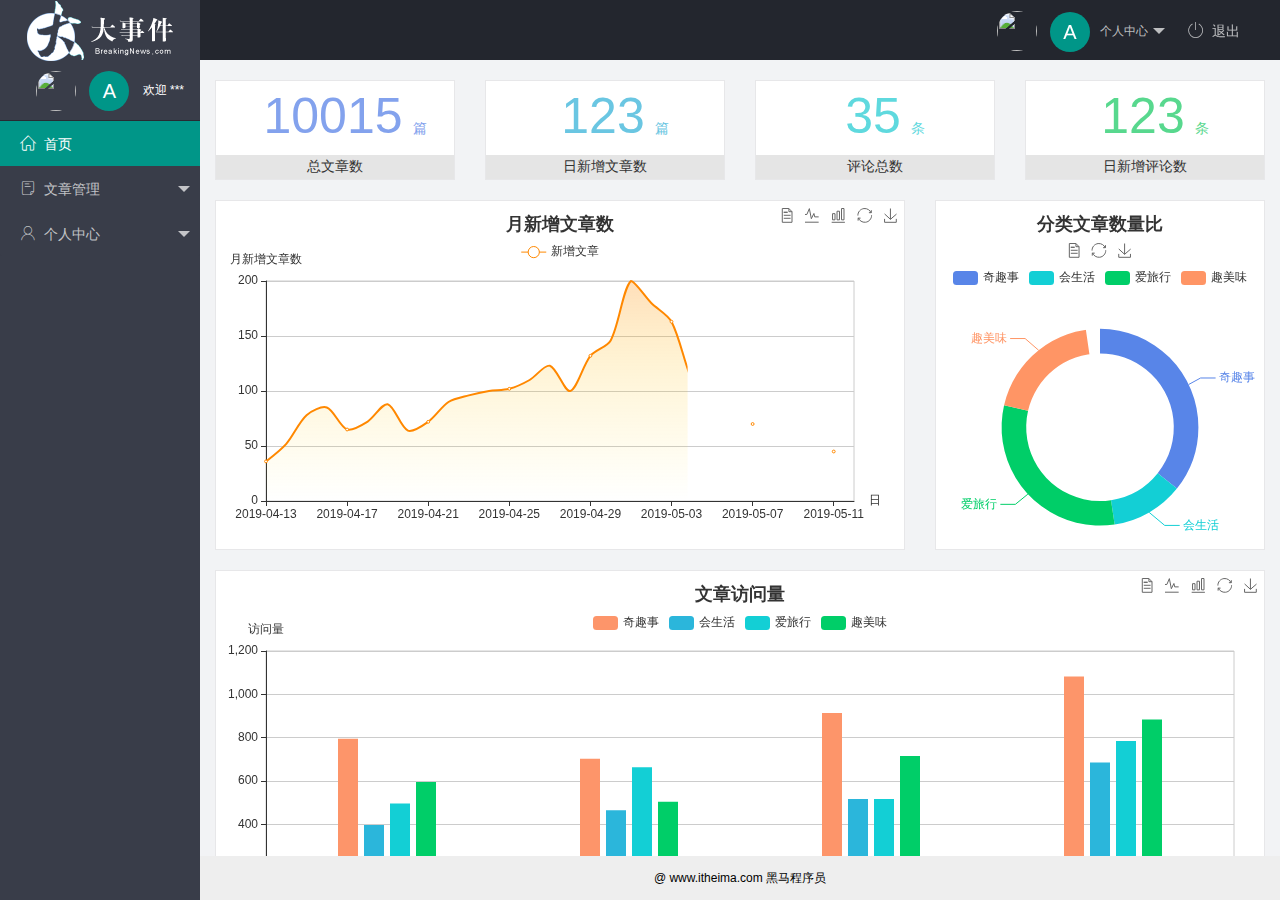
==== commit e1c42b3a: "完成个人中心功能的开发" ====
--- a/index.html
+++ b/index.html
@@ -27,9 +27,9 @@
             <span class="text-avatar">A</span>个人中心
           </a>
           <dl class="layui-nav-child">
-            <dd><a href="">基本资料</a></dd>
-            <dd><a href="">个人头像</a></dd>
-            <dd><a href="">更换密码</a></dd>
+            <dd><a href="/user/user_info.html" target="fm">基本资料</a></dd>
+            <dd><a href="/user/user_avatar.html" target="fm">个人头像</a></dd>
+            <dd><a href="/user/user_pwd.html" target="fm">更换密码</a></dd>
           </dl>
         </li>
         <li class="layui-nav-item" lay-header-event="menuRight" lay-unselect>
@@ -70,13 +70,13 @@
             <a class="" href="javascript:;"><span class="iconfont icon-user"></span>个人中心</a>
             <dl class="layui-nav-child">
               <dd>
-                <a href="javascript:;"><i class="layui-icon layui-icon-app"></i>基本资料</a>
+                <a href="/user/user_info.html" target="fm"><i class="layui-icon layui-icon-app"></i>基本资料</a>
               </dd>
               <dd>
-                <a href="javascript:;"><i class="layui-icon layui-icon-app"></i>更换头像</a>
+                <a href="/user/user_avatar.html" target="fm"><i class="layui-icon layui-icon-app"></i>更换头像</a>
               </dd>
               <dd>
-                <a href="javascript:;"><i class="layui-icon layui-icon-app"></i>重置密码</a>
+                <a href="/user/user_pwd.html" target="fm"><i class="layui-icon layui-icon-app"></i>重置密码</a>
               </dd>
             </dl>
           </li>
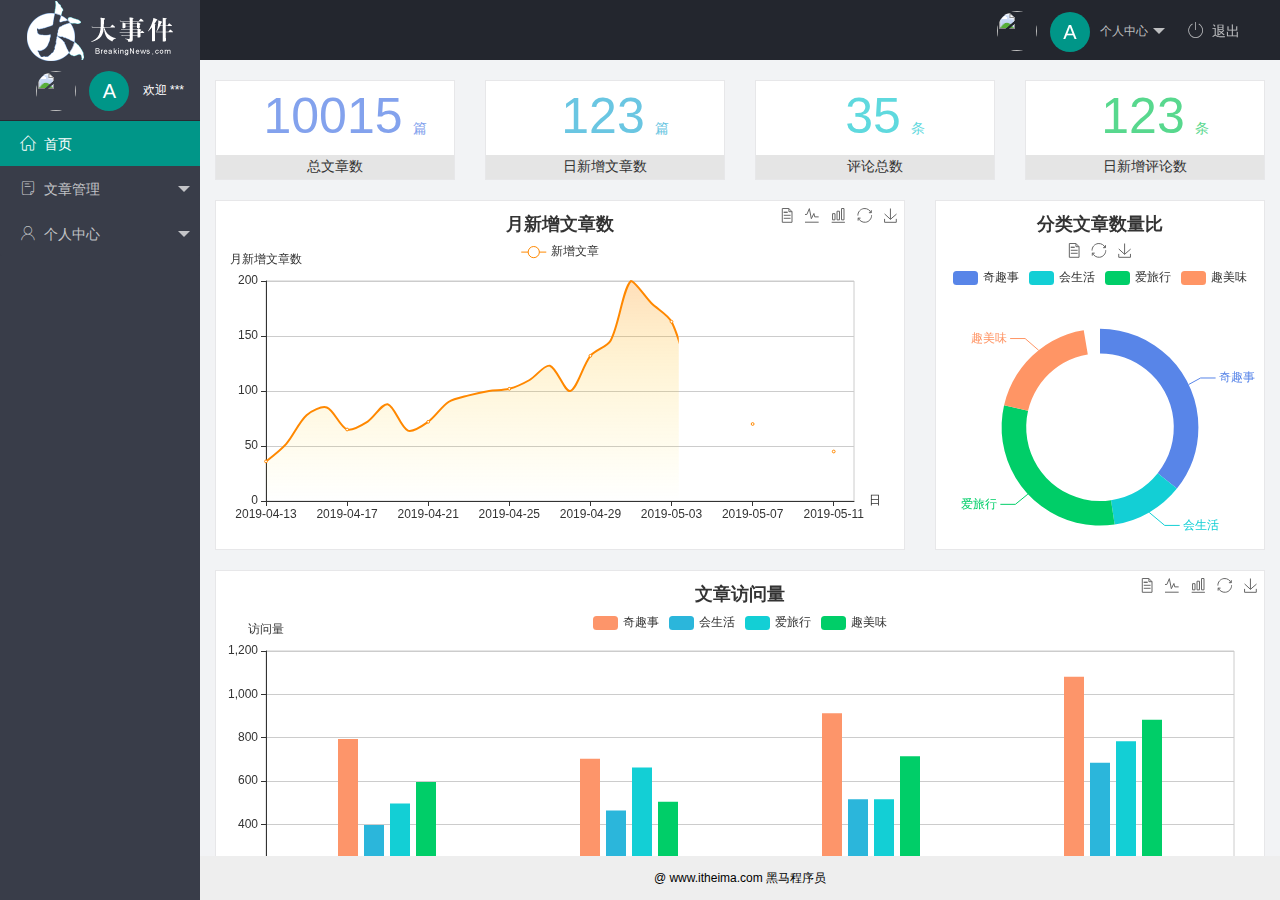
==== commit 51594d21: "完成文章管理相关功能的开发" ====
--- a/index.html
+++ b/index.html
@@ -56,13 +56,13 @@
             <a class="" href="javascript:;"><span class="iconfont icon-16"></span>文章管理</a>
             <dl class="layui-nav-child">
               <dd>
-                <a href="javascript:;"><i class="layui-icon layui-icon-app"></i>文章类别</a>
+                <a href="/article/art_cate.html" target="fm"><i class="layui-icon layui-icon-app"></i>文章类别</a>
               </dd>
               <dd>
-                <a href="javascript:;"><i class="layui-icon layui-icon-app"></i>文章列表</a>
+                <a href="/article/art_list.html" target="fm"><i class="layui-icon layui-icon-app"></i>文章列表</a>
               </dd>
               <dd>
-                <a href="javascript:;"><i class="layui-icon layui-icon-app"></i>发表文章</a>
+                <a href="/article/art_pub.html" target="fm"><i class="layui-icon layui-icon-app"></i>发表文章</a>
               </dd>
             </dl>
           </li>
